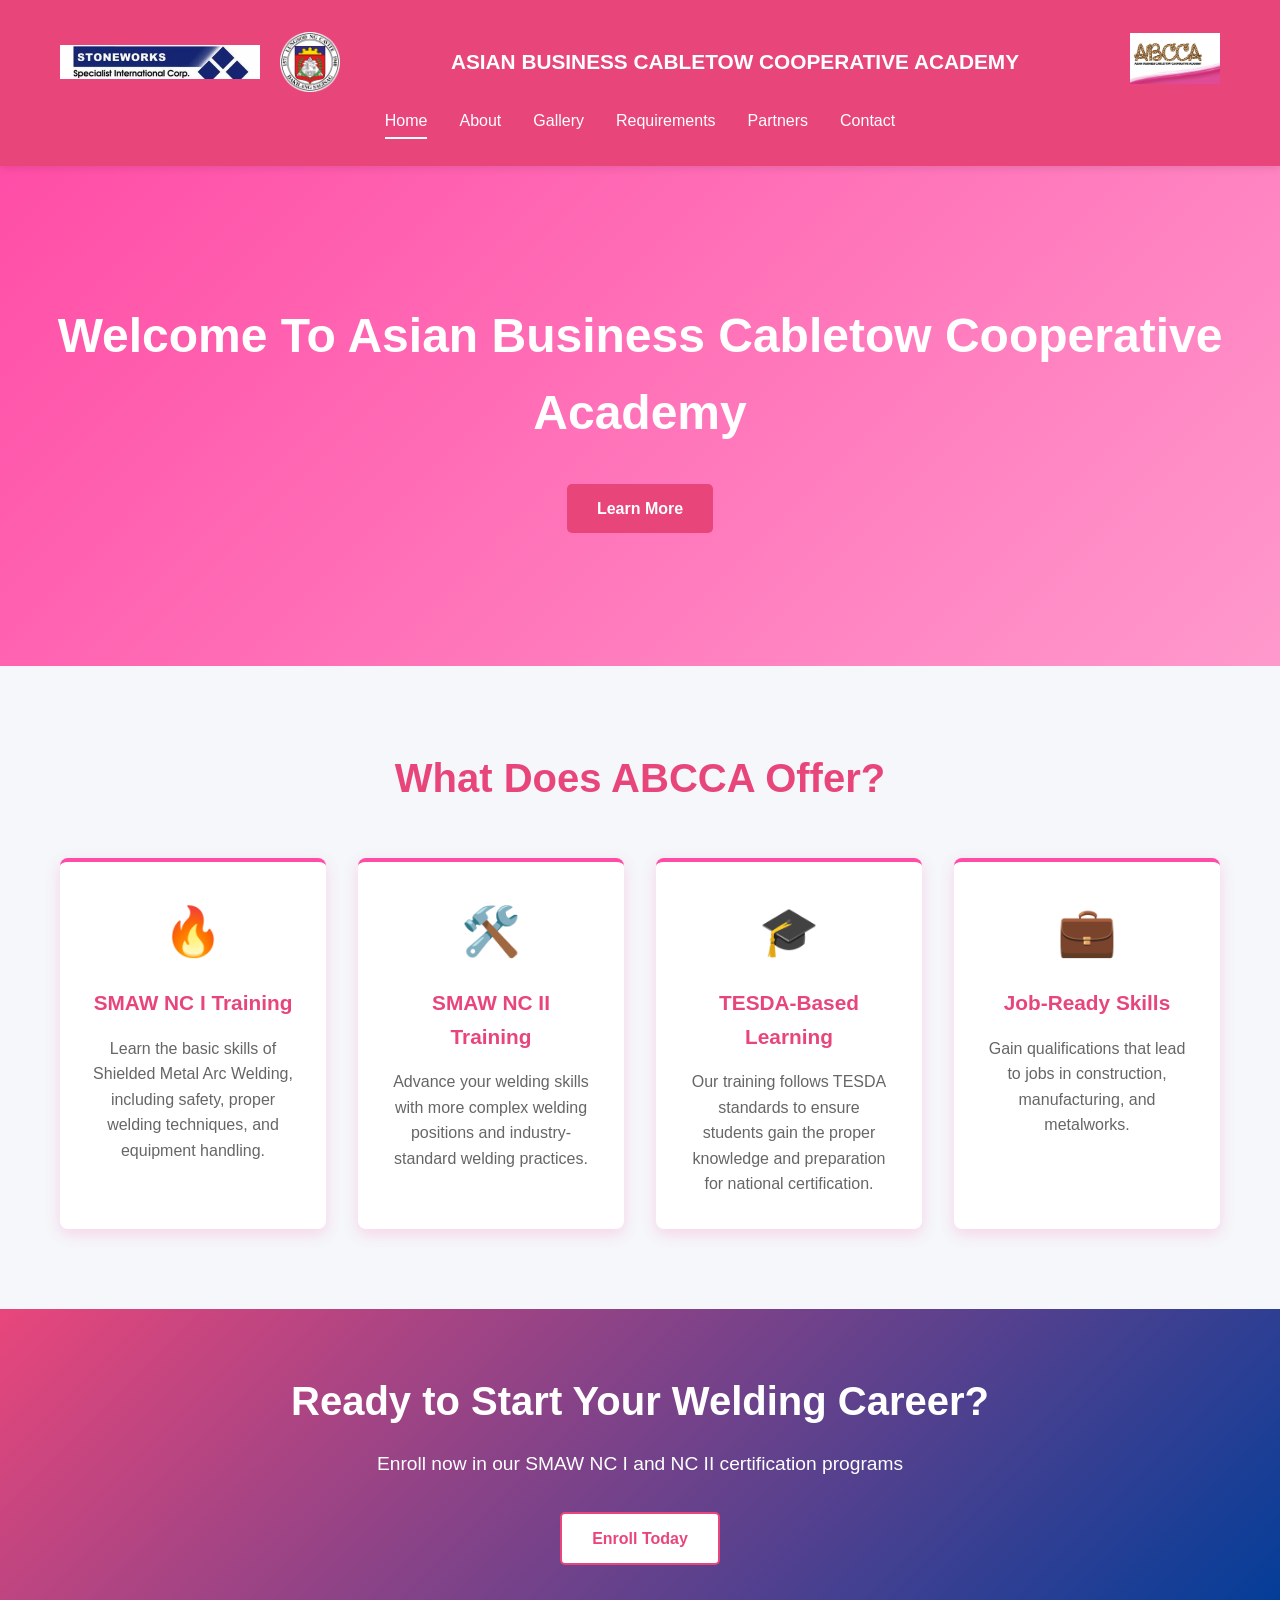
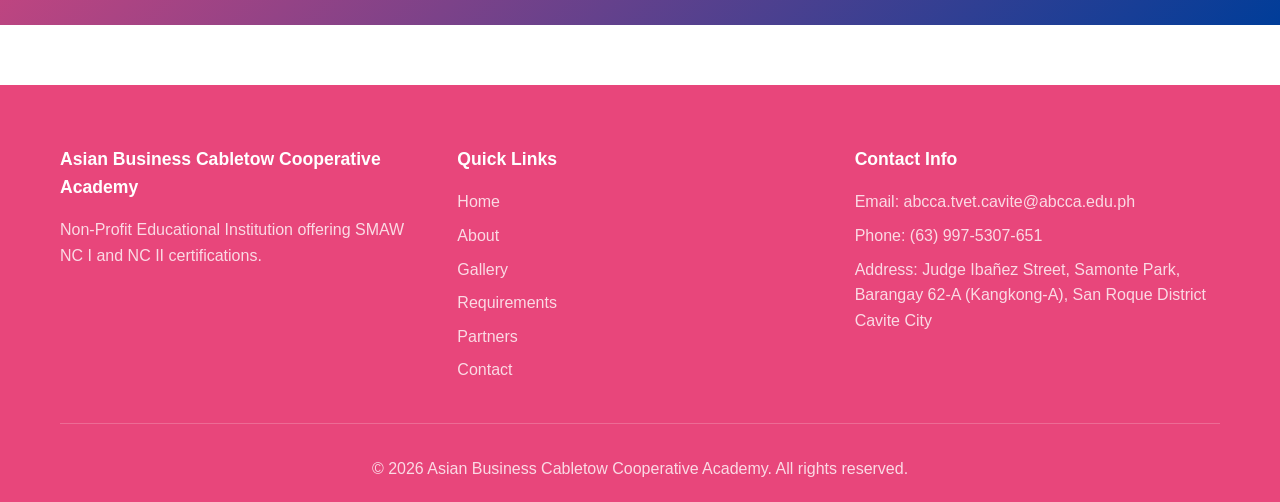
==== index.html @ 3b121208 "Add files via upload" ====
<!DOCTYPE html>
<html lang="en">
<head>
    <meta charset="UTF-8">
    <meta name="viewport" content="width=device-width, initial-scale=1.0">
    <title>ABCCA Training School - Home</title>
    <link rel="stylesheet" href="styles.css">
</head>
<body>
    <!-- Navigation Bar -->
    <nav class="navbar">
        <div class="nav-container-vertical">

            <!-- TOP ROW -->
            <div class="header-top">

                <div class="logo-left">
                    <img src="SSIC_LOGO.jpg" alt="Stoneworks Logo">
                    <img src="LGU_LOGO.png" alt="LGU Logo">
                </div>

                <h1 class="site-title">
                    ASIAN BUSINESS CABLETOW COOPERATIVE ACADEMY
                </h1>

                <div class="logo-right">
                    <img src="ABCCA_LOGO.jpg" alt="ABCCA Logo">
                </div>

            </div>

            <!-- MENU -->
            <ul class="nav-menu-left" id="navMenu">
                <li><a href="index.html" class="active">Home</a></li>
                <li><a href="about.html">About</a></li>
                <li><a href="projects.html">Gallery</a></li>
                <li><a href="sponsors.html">Requirements</a></li>
                <li><a href="partners.html">Partners</a></li>
                <li><a href="contact.html">Contact</a></li>
            </ul>

        </div>
    </nav>

    <!-- Main Content -->
    <main>
        <!-- Hero Section -->
        <section class="hero">
            <div class="hero-content">
                <h2>Welcome To Asian Business Cabletow Cooperative Academy</h2>
                <p></p>
                <a href="about.html" class="btn btn-primary">Learn More</a>
            </div>
        </section>

        <!-- Features Section -->
        <section class="features">
            <div class="container">
                <h2>What Does ABCCA Offer?</h2>
                <div class="features-grid">
                    <div class="feature-card">
                        <div class="feature-icon">🔥</div>
                        <h3>SMAW NC I Training</h3>
                        <p>Learn the basic skills of Shielded Metal Arc Welding, including safety, proper welding techniques, and equipment handling.</p>
                    </div>
                    <div class="feature-card">
                        <div class="feature-icon">🛠️</div>
                        <h3>SMAW NC II Training</h3>
                        <p>Advance your welding skills with more complex welding positions and industry-standard welding practices.</p>
                    </div>
                    <div class="feature-card">
                        <div class="feature-icon">🎓</div>
                        <h3>TESDA-Based Learning</h3>
                        <p>Our training follows TESDA standards to ensure students gain the proper knowledge and preparation for national certification.</p>
                    </div>
                    <div class="feature-card">
                        <div class="feature-icon">💼</div>
                        <h3>Job-Ready Skills</h3>
                        <p>Gain qualifications that lead to jobs in construction, manufacturing, and metalworks.</p>
                    </div>
                </div>
            </div>
        </section>

        <!-- Call to Action -->
        <section class="cta">
            <div class="container">
                <h2>Ready to Start Your Welding Career?</h2>
                <p>Enroll now in our SMAW NC I and NC II certification programs</p>
                <a href="contact.html" class="btn btn-secondary">Enroll Today</a>
            </div>
        </section>
    </main>

    <!-- Footer -->
    <footer class="footer">
        <div class="container">
            <div class="footer-content">
                <div class="footer-section">
                    <h4>Asian Business Cabletow Cooperative Academy</h4>
                    <p>Non-Profit Educational Institution offering SMAW NC I and NC II certifications. </p>
                </div>
                <div class="footer-section">
                    <h4>Quick Links</h4>
                    <ul>
                        <li><a href="index.html">Home</a></li>
                        <li><a href="about.html">About</a></li>
                        <li><a href="projects.html">Gallery</a></li>
                        <li><a href="sponsors.html">Requirements</a></li>
                        <li><a href="partners.html">Partners</a></li>
                        <li><a href="contact.html">Contact</a></li>
                    </ul>
                </div>
                <div class="footer-section">
                    <h4>Contact Info</h4>
                    <p>Email: abcca.tvet.cavite@abcca.edu.ph</p>
                    <p>Phone: (63) 997-5307-651</p>
                    <p>Address: Judge Ibañez Street, Samonte Park, Barangay 62-A (Kangkong-A), San Roque District Cavite City</p>
                </div>
            </div>
            <div class="footer-bottom">
                <p>&copy; 2026 Asian Business Cabletow Cooperative Academy. All rights reserved.</p>
            </div>
        </div>
    </footer>

    <script src="script.js"></script>
</body>
</html>
---- styles.css ----
/* ===================================
   General Styles & Variables
   =================================== */

:root {
    --primary-color:#E8457Afd;
    --primary-dark: #003d99;
    --primary-light: #4d82b8;
    --secondary-color: #ffffff;
    --text-color: #333333;
    --text-light: #666666;
    --background-color: #f5f7fa;
    --border-color: #e0e0e0;
    --shadow: 0 2px 8px rgba(0, 0, 0, 0.1);
    --shadow-lg: 0 8px 16px rgba(0, 0, 0, 0.15);
}

* {
    margin: 0;
    padding: 0;
    box-sizing: border-box;
}

html {
    scroll-behavior: smooth;
}

body {
    font-family: 'Segoe UI', Tahoma, Geneva, Verdana, sans-serif;
    color: var(--text-color);
    line-height: 1.6;
    background-color: var(--secondary-color);
}

.container {
    max-width: 1200px;
    margin: 0 auto;
    padding: 0 20px;
}

/* ===================================
   Navigation Bar
   =================================== */

.navbar {
    background-color: var(--primary-color);
    padding: 1rem 0;
    position: sticky;
    top: 0;
    z-index: 100;
    box-shadow: var(--shadow);
}

.nav-container-vertical {
    max-width: 1200px;
    margin: 0 auto;
    padding: 1rem 20px;
    display: flex;
    flex-direction: column;
    gap: 1rem;
}

.logo h1 {
    color: var(--secondary-color);
    font-size: 1.5rem;
    font-weight: 700;
    text-decoration: none;
    white-space: nowrap;
}

.nav-menu-left{
    display:flex;
    justify-content:center;
    list-style:none;
    gap:2rem;
    flex-wrap:wrap;
    align-items:center;
}

.nav-menu-left a {
    color: var(--secondary-color);
    text-decoration: none;
    font-weight: 500;
    transition: color 0.3s ease;
    padding: 0.5rem 0;
    border-bottom: 2px solid transparent;
    position:relative;
}

.nav-menu-left a::after{
    content:"";
    position:absolute;
    left:0;
    bottom:-5px;
    width:0%;
    height:2px;
    background:white;
    transition:0.3s;
}

.nav-menu-left a:hover::after{
    width:100%;
}

.nav-menu-left a:hover,
.nav-menu-left a.active {
    color: #fff;
    border-bottom-color: var(--secondary-color);
}

.menu-toggle {
    display: none;
    flex-direction: column;
    background: none;
    border: none;
    cursor: pointer;
    gap: 0.5rem;
}

.menu-toggle span {
    width: 25px;
    height: 3px;
    background-color: var(--secondary-color);
    border-radius: 3px;
    transition: 0.3s ease;
}



/* HEADER TOP AREA */
.logo{
    display:flex;
    align-items:center;
    justify-content:space-between;
    width:100%;
}

/* LEFT PARTNER LOGOS */
.logo-left{
    display:flex;
    align-items:center;
    gap:25px;
}

/* CONTROL LOGO SIZES */
.logo-left img:first-child{
    width:200px;
    height:auto;
}

.logo-left img:last-child{
    width:70px;
    height:auto;
}

/* RIGHT LOGO */
.logo > img{
    width:90px;
    height:auto;
}

/* CENTER TITLE */
.logo h1{
    flex:1;
    text-align:center;
    font-size:1.2rem;
    letter-spacing:1px;
}

/* HEADER TOP ROW */
.header-top{
    display:flex;
    align-items:center;
    justify-content:space-between;
    width:100%;
}

/* LEFT LOGOS */
.logo-left{
    display:flex;
    align-items:center;
    gap:20px;
}

.logo-left img:first-child{
    width:200px;
}

.logo-left img:last-child{
    width:60px;
}

/* CENTER TITLE */
.site-title{
    flex:1;
    text-align:center;
    font-size:1.3rem;
    color:var(--secondary-color);
    font-weight:700;
}

/* RIGHT LOGO */
.logo-right img{
    width:90px;
}

/* MENU CENTER */
.nav-menu-left{
    justify-content:center;
}

/* ===================================
   Hero Section
   =================================== */

.hero {
    background: linear-gradient(135deg, var(--primary-color) 0%, var(--primary-dark) 100%);
    color: var(--secondary-color);
    padding: 100px 20px;
    text-align: center;
    min-height: 500px;
    display: flex;
    align-items: center;
    justify-content: center;
}

.hero-content h2 {
    font-size: 3rem;
    margin-bottom: 1rem;
    font-weight: 700;
}

.hero-content p {
    font-size: 1.5rem;
    margin-bottom: 2rem;
    font-weight: 300;
}

/* ===================================
   Buttons
   =================================== */

.btn {
    display: inline-block;
    padding: 12px 30px;
    border: none;
    border-radius: 5px;
    font-size: 1rem;
    cursor: pointer;
    transition: all 0.3s ease;
    text-decoration: none;
    font-weight: 600;
}

.btn-primary {
    background-color: var(--primary-color);
    color: var(--secondary-color);
}

.btn-primary:hover {
    background-color: var(--primary-dark);
    transform: translateY(-2px);
    box-shadow: var(--shadow-lg);
}

.btn-secondary {
    background-color: var(--secondary-color);
    color: var(--primary-color);
    border: 2px solid var(--primary-color);
}

.btn-secondary:hover {
    background-color: var(--primary-color);
    color: var(--secondary-color);
    transform: translateY(-2px);
}

.btn-small {
    padding: 8px 16px;
    font-size: 0.9rem;
}

/* ===================================
   Features Section
   =================================== */

.features {
    background-color: var(--background-color);
    padding: 80px 20px;
}

.features h2 {
    text-align: center;
    font-size: 2.5rem;
    margin-bottom: 3rem;
    color: var(--primary-color);
}

.features-grid {
    display: grid;
    grid-template-columns: repeat(auto-fit, minmax(250px, 1fr));
    gap: 2rem;
}

.feature-card {
    background: var(--secondary-color);
    padding: 2rem;
    border-radius: 8px;
    text-align: center;
    box-shadow: var(--shadow);
    transition: all 0.3s ease;
}

.feature-card:hover {
    transform: translateY(-5px);
    box-shadow: var(--shadow-lg);
}

.feature-icon {
    font-size: 3rem;
    margin-bottom: 1rem;
}

.feature-card h3 {
    color: var(--primary-color);
    margin-bottom: 1rem;
    font-size: 1.3rem;
}

.feature-card p {
    color: var(--text-light);
}

/* ===================================
   CTA Section
   =================================== */

.cta {
    background: linear-gradient(135deg, var(--primary-color) 0%, var(--primary-dark) 100%);
    color: var(--secondary-color);
    padding: 60px 20px;
    text-align: center;
}

.cta h2 {
    font-size: 2.5rem;
    margin-bottom: 1rem;
}

.cta p {
    font-size: 1.2rem;
    margin-bottom: 2rem;
}

/* ===================================
   Page Header
   =================================== */

.page-header {
    background: linear-gradient(135deg, var(--primary-color) 0%, var(--primary-dark) 100%);
    color: var(--secondary-color);
    padding: 60px 20px;
    text-align: center;
}

.page-header h2 {
    font-size: 2.5rem;
    margin-bottom: 0.5rem;
}

.page-header p {
    font-size: 1.1rem;
    font-weight: 300;
}

/* ===================================
   Content Sections
   =================================== */

.content-section {
    padding: 60px 20px;
}

.content-section h3 {
    font-size: 2rem;
    color: var(--primary-color);
    margin-bottom: 2rem;
}

.content-wrapper {
    display: grid;
    grid-template-columns: 1fr 1fr;
    gap: 2rem;
    align-items: center;
}

.content-text h3 {
    color: var(--primary-color);
    margin-bottom: 1.5rem;
}

.content-text p {
    color: var(--text-light);
    margin-bottom: 1rem;
    text-align: justify;
}

.content-image {
    text-align: center;
}

.placeholder-image {
    font-size: 8rem;
    background: var(--background-color);
    padding: 40px;
    border-radius: 8px;
    display: inline-block;
}

/* ===================================
   Contact Section (centering adjustments)
   =================================== */

.contact-info {
    max-width: 1000px;
    margin: 0 auto;
    padding: 40px 20px;
}

.contact-info h3 {
    text-align: center;
    margin-bottom: 2rem;
    color: var(--primary-color);
    font-size: 2rem;
}

.contact-info-grid {
    display: grid;
    grid-template-columns: repeat(auto-fit, minmax(300px, 1fr));
    gap: 2rem;
}

.contact-info .info-item {
    background: var(--secondary-color);
    padding: 1.5rem;
    border-radius: 8px;
    box-shadow: var(--shadow);
    display: flex;
    align-items: flex-start;
    gap: 1rem;
    transition: all 0.3s ease;
}

.contact-info .info-item:hover {
    transform: translateY(-2px);
    box-shadow: var(--shadow-lg);
}

.contact-info .info-icon {
    font-size: 2.5rem;
    min-width: 50px;
}

.contact-info .info-content h4 {
    color: var(--primary-color);
    margin-bottom: 0.5rem;
    font-size: 1.1rem;
}

.contact-info .info-content p {
    margin: 0.25rem 0;
    color: var(--text-light);
}

.contact-info .social-links {
    background: var(--secondary-color);
    padding: 1.5rem;
    border-radius: 8px;
    box-shadow: var(--shadow);
    text-align: center;
}

.contact-info .social-links h4 {
    color: var(--primary-color);
    margin-bottom: 1rem;
}

.social-icons {
    display: flex;
    justify-content: center;
    gap: 1rem;
    flex-wrap: wrap;
}

.social-icon {
    display: inline-block;
    padding: 0.5rem 1rem;
    background: var(--primary-color);
    color: var(--secondary-color);
    text-decoration: none;
    border-radius: 5px;
    transition: all 0.3s ease;
}

.social-icon:hover {
    background: var(--primary-dark);
    transform: translateY(-2px);
}

/* ===================================
   Program Details
   =================================== */

.program-details {
    background-color: var(--background-color);
    padding: 60px 20px;
}

.program-details h3 {
    text-align: center;
    font-size: 2rem;
    color: var(--primary-color);
    margin-bottom: 3rem;
}

.details-grid {
    display: grid;
    grid-template-columns: repeat(auto-fit, minmax(300px, 1fr));
    gap: 2rem;
}

.detail-item {
    background: var(--secondary-color);
    padding: 2rem;
    border-radius: 8px;
    box-shadow: var(--shadow);
    border-left: 4px solid var(--primary-color);
}

.detail-item h4 {
    color: var(--primary-color);
    margin-bottom: 0.5rem;
    font-size: 1.1rem;
}

.detail-item p {
    color: var(--text-light);
}

/* ===================================
   Learning Outcomes
   =================================== */

.outcomes-list {
    display: grid;
    gap: 2rem;
}

.outcome-item {
    display: flex;
    gap: 1.5rem;
    padding: 1rem;
    background: var(--background-color);
    border-radius: 8px;
    align-items: flex-start;
}

.outcome-number {
    font-size: 1.5rem;
    color: var(--primary-color);
    font-weight: bold;
    min-width: 30px;
}

.outcome-content h4 {
    color: var(--primary-color);
    margin-bottom: 0.5rem;
}

.outcome-content p {
    color: var(--text-light);
}

/* ===================================
   Trainees Grid
   =================================== */

.trainees-grid {
    display: grid;
    grid-template-columns: repeat(auto-fit, minmax(280px, 1fr));
    gap: 2rem;
}

.trainee-card {
    background: var(--secondary-color);
    padding: 2rem;
    border-radius: 8px;
    box-shadow: var(--shadow);
    text-align: center;
    transition: all 0.3s ease;
}

.trainee-card:hover {
    transform: translateY(-8px);
    box-shadow: var(--shadow-lg);
}

.trainee-avatar {
    font-size: 4rem;
    margin-bottom: 1rem;
}

.trainee-card h4 {
    font-size: 1.3rem;
    color: var(--primary-color);
    margin-bottom: 0.5rem;
}

.trainee-card .role {
    color: var(--primary-color);
    font-weight: 600;
    margin-bottom: 1rem;
}

.trainee-card .bio {
    color: var(--text-light);
    font-size: 0.95rem;
    margin-bottom: 1rem;
}

.skills {
    display: flex;
    flex-wrap: wrap;
    gap: 0.5rem;
    justify-content: center;
}

.skill-tag {
    background-color: var(--background-color);
    color: var(--primary-color);
    padding: 0.5rem 1rem;
    border-radius: 20px;
    font-size: 0.85rem;
    font-weight: 600;
    border: 1px solid var(--primary-color);
}

/* ===================================
   Projects Grid
   =================================== */

.projects-grid {
    display: grid;
    grid-template-columns: repeat(auto-fill, minmax(300px, 1fr));
    gap: 2rem;
}

.project-card {
    background: var(--secondary-color);
    padding: 2rem;
    border-radius: 8px;
    box-shadow: var(--shadow);
    transition: all 0.3s ease;
    border-top: 4px solid var(--primary-color);
}

.project-card:hover {
    transform: translateY(-8px);
    box-shadow: var(--shadow-lg);
}

.project-image {
    font-size: 3rem;
    text-align: center;
    margin-bottom: 1rem;
}

.project-card h4 {
    color: var(--primary-color);
    font-size: 1.3rem;
    margin-bottom: 0.5rem;
}

.project-category {
    color: var(--primary-light);
    font-weight: 600;
    font-size: 0.9rem;
    margin-bottom: 0.5rem;
}

.project-description {
    color: var(--text-light);
    margin-bottom: 1rem;
    font-size: 0.95rem;
}

.project-tech {
    display: flex;
    flex-wrap: wrap;
    gap: 0.5rem;
    margin-bottom: 1rem;
}

.tech-tag {
    background-color: var(--background-color);
    color: var(--primary-color);
    padding: 0.4rem 0.8rem;
    border-radius: 15px;
    font-size: 0.8rem;
    font-weight: 600;
}

/* ===================================
   Stats Section
   =================================== */

.stats {
    background: linear-gradient(135deg, var(--primary-color) 0%, var(--primary-dark) 100%);
    padding: 60px 20px;
    color: var(--secondary-color);
}

.stats .container {
    display: grid;
    grid-template-columns: repeat(auto-fit, minmax(200px, 1fr));
    gap: 2rem;
    text-align: center;
}

.stat-box h3 {
    font-size: 2.5rem;
    margin-bottom: 0.5rem;
}

.stat-box p {
    font-size: 1.1rem;
    font-weight: 500;
}

/* ===================================
   Contact Section
   =================================== */

.contact-wrapper {
    display: grid;
    grid-template-columns: 1fr 1fr;
    gap: 3rem;
    margin-top: 2rem;
}

.contact-form h3,
.contact-info h3 {
    color: var(--primary-color);
    margin-bottom: 2rem;
    font-size: 1.5rem;
}

.form-group {
    margin-bottom: 1.5rem;
}

.form-group label {
    display: block;
    margin-bottom: 0.5rem;
    color: var(--text-color);
    font-weight: 600;
}

.form-group input,
.form-group textarea {
    width: 100%;
    padding: 12px;
    border: 1px solid var(--border-color);
    border-radius: 5px;
    font-family: inherit;
    font-size: 1rem;
    transition: border-color 0.3s ease;
}

.form-group input:focus,
.form-group textarea:focus {
    outline: none;
    border-color: var(--primary-color);
    box-shadow: 0 0 0 3px rgba(0, 82, 204, 0.1);
}

#formStatus {
    margin-top: 1rem;
    padding: 1rem;
    border-radius: 5px;
    display: none;
}

#formStatus.success {
    background-color: #d4edda;
    color: #155724;
    border: 1px solid #c3e6cb;
    display: block;
}

#formStatus.error {
    background-color: #f8d7da;
    color: #721c24;
    border: 1px solid #f5c6cb;
    display: block;
}

.contact-info {
    background: var(--background-color);
    padding: 2rem;
    border-radius: 8px;
}

.info-item {
    display: flex;
    gap: 1rem;
    margin-bottom: 2rem;
    padding-bottom: 2rem;
    border-bottom: 1px solid var(--border-color);
}

.info-item:last-child {
    border-bottom: none;
}

.info-icon {
    font-size: 2rem;
    min-width: 50px;
    text-align: center;
}

.info-content h4 {
    color: var(--primary-color);
    margin-bottom: 0.5rem;
}

.info-content p {
    color: var(--text-light);
    margin-bottom: 0.3rem;
}

.info-content a {
    color: var(--primary-color);
    text-decoration: none;
}

.info-content a:hover {
    text-decoration: underline;
}

.social-links {
    margin-top: 1.5rem;
}

.social-links h4 {
    color: var(--primary-color);
    margin-bottom: 1rem;
}

.social-icons {
    display: flex;
    gap: 1rem;
    flex-wrap: wrap;
}

.social-icon {
    background-color: var(--primary-color);
    color: var(--secondary-color);
    padding: 0.7rem 1.2rem;
    border-radius: 5px;
    text-decoration: none;
    transition: all 0.3s ease;
}

.social-icon:hover {
    background-color: var(--primary-dark);
    transform: translateY(-2px);
}

/* ===================================
   FAQ Section
   =================================== */

.faq-section {
    background-color: var(--background-color);
    padding: 60px 20px;
}

.faq-section h3 {
    text-align: center;
    font-size: 2rem;
    color: var(--primary-color);
    margin-bottom: 3rem;
}

.faq-list {
    max-width: 800px;
    margin: 0 auto;
}

.faq-item {
    background: var(--secondary-color);
    margin-bottom: 1rem;
    border-radius: 8px;
    overflow: hidden;
    box-shadow: var(--shadow);
}

.faq-question {
    background-color: var(--background-color);
    color: var(--primary-color);
    padding: 1.5rem;
    cursor: pointer;
    font-weight: 600;
    transition: all 0.3s ease;
    border: none;
    font-size: 1rem;
    text-align: left;
    width: 100%;
    display: flex;
    justify-content: space-between;
    align-items: center;
}

.faq-question:hover {
    background-color: #f0f6ff;
    padding-left: 2rem;
}

.faq-question::after {
    content: '+';
    font-weight: bold;
    font-size: 1.5rem;
}

.faq-question.active::after {
    content: '−';
}

.faq-answer {
    display: none;
    color: var(--text-light);
    padding: 1.5rem;
    line-height: 1.8;
}

.faq-answer.active {
    display: block;
}

/* ===================================
   Sponsor Logos Bar
   =================================== */

.sponsor-logos-bar {
    background-color: #f0f6ff;
    padding: 1.5rem 0;
    border-bottom: 2px solid var(--border-color);
}

.sponsor-label {
    text-align: center;
    color: var(--primary-color);
    font-weight: 600;
    margin-bottom: 1rem;
    font-size: 0.95rem;
}

.sponsor-logos {
    display: flex;
    justify-content: center;
    align-items: center;
    flex-wrap: wrap;
    gap: 2rem;
}

.sponsor-logo-item {
    display: flex;
    align-items: center;
    gap: 0.5rem;
    padding: 0.5rem 1rem;
    background: var(--secondary-color);
    border-radius: 5px;
    box-shadow: 0 2px 4px rgba(0, 0, 0, 0.05);
    transition: all 0.3s ease;
}

.sponsor-logo-item:hover {
    transform: translateY(-2px);
    box-shadow: 0 4px 8px rgba(0, 0, 0, 0.1);
}

.logo-icon {
    font-size: 1.5rem;
}

.logo-text {
    font-weight: 600;
    color: var(--primary-color);
    font-size: 0.9rem;
}

/* ===================================
   Partners Grid
   =================================== */

.partners-grid {
    display: grid;
    grid-template-columns: repeat(auto-fit, minmax(320px, 1fr));
    gap: 2rem;
}

.partner-card {
    background: var(--secondary-color);
    padding: 2rem;
    border-radius: 8px;
    box-shadow: var(--shadow);
    transition: all 0.3s ease;
    border-left: 4px solid var(--primary-color);
}

.partner-card:hover {
    transform: translateY(-5px);
    box-shadow: var(--shadow-lg);
}

.partner-logo {
    font-size: 3rem;
    margin-bottom: 1rem;
    text-align: center;
}

.partner-card h4 {
    color: var(--primary-color);
    font-size: 1.3rem;
    margin-bottom: 0.5rem;
    text-align: center;
}

.partner-industry {
    color: var(--primary-light);
    font-weight: 600;
    font-size: 0.95rem;
    text-align: center;
    margin-bottom: 1rem;
}

.partner-summary {
    color: var(--text-light);
    font-size: 0.95rem;
    line-height: 1.6;
}

/* ===================================
   Benefits Section
   =================================== */

.benefits-section {
    background-color: var(--background-color);
    padding: 60px 20px;
}

.benefits-section h3 {
    text-align: center;
    font-size: 2rem;
    color: var(--primary-color);
    margin-bottom: 3rem;
}

.benefits-list {
    display: grid;
    grid-template-columns: repeat(auto-fit, minmax(250px, 1fr));
    gap: 2rem;
}

.benefit-item {
    background: var(--secondary-color);
    padding: 2rem;
    border-radius: 8px;
    box-shadow: var(--shadow);
    text-align: center;
}

.benefit-number {
    font-size: 2.5rem;
    font-weight: 700;
    color: var(--primary-color);
    margin-bottom: 1rem;
}

.benefit-item h4 {
    color: var(--primary-color);
    font-size: 1.2rem;
    margin-bottom: 0.5rem;
}

.benefit-item p {
    color: var(--text-light);
    font-size: 0.95rem;
}

/* ===================================
   Sponsors Section
   =================================== */

.sponsors-intro {
    text-align: center;
    margin-bottom: 2rem;
}

.sponsors-intro h3 {
    color: var(--primary-color);
    font-size: 2rem;
    margin-bottom: 1rem;
}

.sponsors-intro p {
    color: var(--text-light);
    font-size: 1.1rem;
    line-height: 1.8;
    max-width: 800px;
    margin: 0 auto;
}

.sponsors-section {
    padding: 60px 20px;
    background-color: var(--background-color);
}

.sponsors-section:nth-child(even) {
    background-color: var(--secondary-color);
}

.sponsors-section h3 {
    text-align: center;
    font-size: 2rem;
    color: var(--primary-color);
    margin-bottom: 3rem;
}

.sponsors-grid {
    display: grid;
    gap: 2rem;
    margin-bottom: 2rem;
}

.platinum-sponsors {
    grid-template-columns: repeat(auto-fit, minmax(320px, 1fr));
}

.gold-sponsors {
    grid-template-columns: repeat(auto-fit, minmax(280px, 1fr));
}

.silver-sponsors {
    grid-template-columns: repeat(auto-fit, minmax(250px, 1fr));
}

.sponsor-card {
    background: var(--secondary-color);
    padding: 2rem;
    border-radius: 8px;
    box-shadow: var(--shadow);
    transition: all 0.3s ease;
    border-top: 4px solid var(--primary-color);
    display: flex;
    flex-direction: column;
}

.sponsor-card:hover {
    transform: translateY(-8px);
    box-shadow: var(--shadow-lg);
}

.sponsor-card.platinum {
    border-top-width: 6px;
    background: linear-gradient(135deg, #f5f7fa 0%, #ffffff 100%);
}

.sponsor-card.gold {
    border-top-color: #d4a574;
}

.sponsor-card.silver {
    border-top-color: #c0c0c0;
}

.sponsor-logo {
    font-size: 3.5rem;
    text-align: center;
    margin-bottom: 1rem;
}

.sponsor-card h4 {
    color: var(--primary-color);
    font-size: 1.4rem;
    margin-bottom: 0.5rem;
    text-align: center;
}

.sponsor-category {
    color: var(--primary-light);
    font-weight: 600;
    font-size: 0.95rem;
    text-align: center;
    margin-bottom: 1rem;
}

.sponsor-description {
    color: var(--text-light);
    font-size: 0.95rem;
    margin-bottom: 1.5rem;
    flex-grow: 1;
    line-height: 1.6;
}

.sponsor-link {
    color: var(--primary-color);
    text-decoration: none;
    font-weight: 600;
    transition: color 0.3s ease;
    align-self: center;
}

.sponsor-link:hover {
    color: var(--primary-dark);
}

/* ===================================
   Benefits Grid
   =================================== */

.benefits-grid {
    display: grid;
    grid-template-columns: repeat(auto-fit, minmax(250px, 1fr));
    gap: 2rem;
}

.benefit-card {
    background: var(--secondary-color);
    padding: 2rem;
    border-radius: 8px;
    box-shadow: var(--shadow);
    text-align: center;
    transition: all 0.3s ease;
    border-left: 4px solid var(--primary-color);
}

.benefit-card:hover {
    transform: translateY(-5px);
    box-shadow: var(--shadow-lg);
}

.benefit-icon {
    font-size: 2.5rem;
    margin-bottom: 1rem;
}

.benefit-card h4 {
    color: var(--primary-color);
    margin-bottom: 0.5rem;
    font-size: 1.2rem;
}

.benefit-card p {
    color: var(--text-light);
    font-size: 0.95rem;
}

/* ===================================
   Sponsorship Tiers
   =================================== */

.tiers-grid {
    display: grid;
    grid-template-columns: repeat(auto-fit, minmax(250px, 1fr));
    gap: 2rem;
}

.tier-card {
    background: var(--secondary-color);
    padding: 2rem;
    border-radius: 8px;
    box-shadow: var(--shadow);
    border-top: 4px solid var(--primary-color);
    transition: all 0.3s ease;
}

.tier-card:hover {
    transform: translateY(-5px);
    box-shadow: var(--shadow-lg);
}

.tier-card h4 {
    color: var(--primary-color);
    font-size: 1.4rem;
    margin-bottom: 0.5rem;
}

.tier-price {
    font-size: 1.3rem;
    color: var(--primary-dark);
    font-weight: 700;
    margin-bottom: 1.5rem;
}

.tier-features {
    list-style: none;
}

.tier-features li {
    color: var(--text-light);
    padding: 0.5rem 0;
    border-bottom: 1px solid var(--border-color);
    font-size: 0.95rem;
}

.tier-features li:last-child {
    border-bottom: none;
}

/* ===================================
   Testimonials Section
   =================================== */

.testimonials-section {
    background-color: var(--background-color);
    padding: 60px 20px;
}

.testimonials-section h3 {
    text-align: center;
    font-size: 2rem;
    color: var(--primary-color);
    margin-bottom: 3rem;
}

.testimonials-grid {
    display: grid;
    grid-template-columns: repeat(auto-fit, minmax(300px, 1fr));
    gap: 2rem;
}

.testimonial-card {
    background: var(--secondary-color);
    padding: 2rem;
    border-radius: 8px;
    box-shadow: var(--shadow);
    border-left: 4px solid var(--primary-color);
    transition: all 0.3s ease;
}

.testimonial-card:hover {
    transform: translateY(-5px);
    box-shadow: var(--shadow-lg);
}

.testimonial-text p {
    color: var(--text-light);
    font-style: italic;
    font-size: 1rem;
    line-height: 1.8;
    margin-bottom: 1.5rem;
}

.testimonial-text p::before {
    content: '"';
    font-size: 2rem;
    color: var(--primary-light);
}

.testimonial-text p::after {
    content: '"';
    font-size: 2rem;
    color: var(--primary-light);
}

.testimonial-author {
    border-top: 1px solid var(--border-color);
    padding-top: 1rem;
}

.testimonial-author p {
    color: var(--text-color);
    margin: 0.3rem 0;
}

.testimonial-author p strong {
    color: var(--primary-color);
    font-weight: 600;
}

.author-title {
    color: var(--primary-light) !important;
    font-size: 0.9rem;
    font-weight: 500;
}

/* ===================================
   Footer
   =================================== */

.footer {
    background-color: var(--primary-color);
    color: var(--secondary-color);
    padding: 60px 20px 20px;
    margin-top: 60px;
}

.footer-content {
    display: grid;
    grid-template-columns: repeat(auto-fit, minmax(250px, 1fr));
    gap: 2rem;
    margin-bottom: 2rem;
}

.footer-section h4 {
    margin-bottom: 1rem;
    font-size: 1.1rem;
}

.footer-section p {
    color: rgba(255, 255, 255, 0.8);
    margin-bottom: 0.5rem;
}

.footer-section ul {
    list-style: none;
}

.footer-section ul li {
    margin-bottom: 0.5rem;
}

.footer-section a {
    color: rgba(255, 255, 255, 0.8);
    text-decoration: none;
    transition: color 0.3s ease;
}

.footer-section a:hover {
    color: var(--secondary-color);
}

.footer-bottom {
    text-align: center;
    padding-top: 2rem;
    border-top: 1px solid rgba(255, 255, 255, 0.2);
    color: rgba(255, 255, 255, 0.8);
}

/* ===================================
   Responsive Design - Tablet
   =================================== */

@media (max-width: 768px) {
    .nav-menu {
        gap: 1rem;
    }

    .nav-menu a {
        font-size: 0.95rem;
    }

    .hero-content h2 {
        font-size: 2rem;
    }

    .hero-content p {
        font-size: 1.1rem;
    }

    .features h2,
    .page-header h2,
    .cta h2 {
        font-size: 1.8rem;
    }

    .features-grid {
        grid-template-columns: repeat(auto-fit, minmax(200px, 1fr));
        gap: 1.5rem;
    }

    .content-wrapper {
        grid-template-columns: 1fr;
    }

    .contact-wrapper {
        grid-template-columns: 1fr;
    }

    .trainees-grid,
    .projects-grid {
        grid-template-columns: repeat(auto-fit, minmax(250px, 1fr));
    }

    .details-grid {
        grid-template-columns: repeat(auto-fit, minmax(250px, 1fr));
    }

    .sponsors-grid {
        gap: 1.5rem;
    }

    .platinum-sponsors {
        grid-template-columns: repeat(auto-fit, minmax(280px, 1fr));
    }

    .gold-sponsors {
        grid-template-columns: repeat(auto-fit, minmax(250px, 1fr));
    }

    .silver-sponsors {
        grid-template-columns: repeat(auto-fit, minmax(220px, 1fr));
    }

    .benefits-grid {
        grid-template-columns: repeat(auto-fit, minmax(200px, 1fr));
    }

    .tiers-grid {
        grid-template-columns: repeat(auto-fit, minmax(220px, 1fr));
    }

    .testimonials-grid {
        grid-template-columns: repeat(auto-fit, minmax(280px, 1fr));
    }
}

/* ===================================
   Responsive Design - Mobile
   =================================== */

@media (max-width: 768px) {
    /* Navigation */
    .menu-toggle {
        display: flex;
    }

    .nav-menu {
        position: absolute;
        top: 70px;
        left: 0;
        right: 0;
        background-color: var(--primary-dark);
        flex-direction: column;
        gap: 0;
        max-height: 0;
        overflow: hidden;
        transition: max-height 0.3s ease;
    }

    .nav-menu.active {
        max-height: 400px;
    }

    .nav-menu li {
        padding: 1rem 20px;
        border-bottom: 1px solid rgba(255, 255, 255, 0.1);
    }

    .nav-menu a {
        border-bottom: none;
        display: block;
    }

    /* Hero Section */
    .hero {
        padding: 60px 20px;
        min-height: 300px;
    }

    .hero-content h2 {
        font-size: 1.8rem;
    }

    .hero-content p {
        font-size: 1rem;
    }

    /* Content Sections */
    .content-section {
        padding: 40px 20px;
    }

    .content-section h3 {
        font-size: 1.5rem;
    }

    .page-header {
        padding: 40px 20px;
    }

    .page-header h2 {
        font-size: 1.8rem;
    }

    .page-header p {
        font-size: 1rem;
    }

    /* Buttons */
    .btn {
        padding: 10px 20px;
        font-size: 0.9rem;
    }

    /* Features */
    .features {
        padding: 40px 20px;
    }

    .features h2 {
        font-size: 1.5rem;
        margin-bottom: 2rem;
    }

    .feature-card {
        padding: 1.5rem;
    }

    .feature-icon {
        font-size: 2.5rem;
    }

    /* CTA */
    .cta {
        padding: 40px 20px;
    }

    .cta h2 {
        font-size: 1.5rem;
    }

    .cta p {
        font-size: 1rem;
    }

    /* Trainees */
    .trainees-grid {
        grid-template-columns: 1fr;
    }

    .trainee-card {
        padding: 1.5rem;
    }

    /* Projects */
    .projects-grid {
        grid-template-columns: 1fr;
    }

    /* Stats */
    .stats .container {
        grid-template-columns: repeat(2, 1fr);
        gap: 1rem;
    }

    .stat-box h3 {
        font-size: 1.8rem;
    }

    /* Contact */
    .contact-wrapper {
        grid-template-columns: 1fr;
        gap: 2rem;
    }

    .contact-info {
        padding: 1.5rem;
    }

    /* FAQ */
    .faq-section {
        padding: 40px 20px;
    }

    .faq-section h3 {
        font-size: 1.5rem;
    }

    .faq-question {
        padding: 1rem;
        font-size: 0.95rem;
    }

    /* Footer */
    .footer {
        padding: 40px 20px 20px;
    }

    .footer-content {
        gap: 1.5rem;
    }

    .footer-section h4 {
        font-size: 1rem;
    }

    .outcomes-list {
        gap: 1rem;
    }

    .outcome-item {
        padding: 0.8rem;
        gap: 1rem;
    }

    .social-icons {
        flex-direction: column;
    }

    .social-icon {
        width: 100%;
        text-align: center;
    }

    .program-details h3,
    .content-section h3 {
        font-size: 1.5rem;
    }

    .details-grid {
        grid-template-columns: 1fr;
    }

    .detail-item {
        padding: 1.5rem;
    }

    .placeholder-image {
        font-size: 5rem;
        padding: 30px;
    }

    .sponsors-intro h3 {
        font-size: 1.5rem;
    }

    .sponsor-card {
        padding: 1.5rem;
    }

    .sponsor-logo {
        font-size: 2.5rem;
    }

    .sponsor-card h4 {
        font-size: 1.2rem;
    }

    .benefits-grid {
        grid-template-columns: 1fr;
    }

    .benefit-card {
        padding: 1.5rem;
    }

    .tier-card {
        padding: 1.5rem;
    }

    .tier-card h4 {
        font-size: 1.2rem;
    }

    .testimonials-grid {
        grid-template-columns: 1fr;
    }

    .testimonial-card {
        padding: 1.5rem;
    }

    .sponsor-logos {
        gap: 1rem;
        flex-wrap: nowrap;
        overflow-x: auto;
        padding-bottom: 1rem;
    }

    .sponsor-logo-item {
        flex-shrink: 0;
        padding: 0.4rem 0.8rem;
    }

    .logo-icon {
        font-size: 1.2rem;
    }

    .logo-text {
        font-size: 0.75rem;
    }

    .partners-grid {
        grid-template-columns: 1fr;
    }

    .partner-card {
        padding: 1.5rem;
    }

    .partner-logo {
        font-size: 2.5rem;
    }

    .benefits-list {
        grid-template-columns: 1fr;
    }

    .benefit-item {
        padding: 1.5rem;
    }

    .benefit-number {
        font-size: 2rem;
    }
}

@media (max-width: 480px) {
    .container {
        padding: 0 15px;
    }

    .logo h1 {
        font-size: 1.2rem;
    }

    .hero {
        padding: 40px 15px;
        min-height: 250px;
    }

    .hero-content h2 {
        font-size: 1.5rem;
        margin-bottom: 0.5rem;
    }

    .hero-content p {
        font-size: 0.95rem;
        margin-bottom: 1.5rem;
    }

    .feature-card {
        padding: 1rem;
    }

    .feature-icon {
        font-size: 2rem;
    }

    .feature-card h3 {
        font-size: 1.1rem;
    }

    .feature-card p {
        font-size: 0.9rem;
    }

    .stats .container {
        grid-template-columns: 1fr;
        gap: 1.5rem;
    }

    .stat-box h3 {
        font-size: 1.5rem;
    }

    .stat-box p {
        font-size: 1rem;
    }

    .trainee-card {
        padding: 1rem;
    }

    .trainee-avatar {
        font-size: 3rem;
    }

    .project-card {
        padding: 1rem;
    }

    .project-image {
        font-size: 2.5rem;
    }

    .form-group input,
    .form-group textarea {
        padding: 10px;
        font-size: 16px; /* Prevents zoom on mobile */
    }

    .footer-content {
        gap: 1rem;
    }

    .platinum-sponsors,
    .gold-sponsors,
    .silver-sponsors {
        grid-template-columns: 1fr;
    }

    .sponsor-logo {
        font-size: 2rem;
    }

    .sponsor-card h4 {
        font-size: 1.1rem;
    }

    .sponsors-intro h3 {
        font-size: 1.3rem;
    }

    .sponsors-intro p {
        font-size: 1rem;
    }

    .sponsor-logos {
        gap: 0.7rem;
    }

    .sponsor-logo-item {
        padding: 0.3rem 0.6rem;
    }

    .logo-icon {
        font-size: 1rem;
    }

    .logo-text {
        font-size: 0.7rem;
    }

    .partners-grid {
        grid-template-columns: 1fr;
    }

    .partner-card {
        padding: 1rem;
    }

    .partner-logo {
        font-size: 2rem;
    }

    .partner-card h4 {
        font-size: 1.1rem;
    }

    .benefits-list {
        grid-template-columns: 1fr;
    }

    .benefit-item {
        padding: 1rem;
    }

    .benefit-number {
        font-size: 1.8rem;
    }

    .tiers-grid {
        grid-template-columns: 1fr;
    }

    .tier-card h4 {
        font-size: 1.1rem;
    }
}
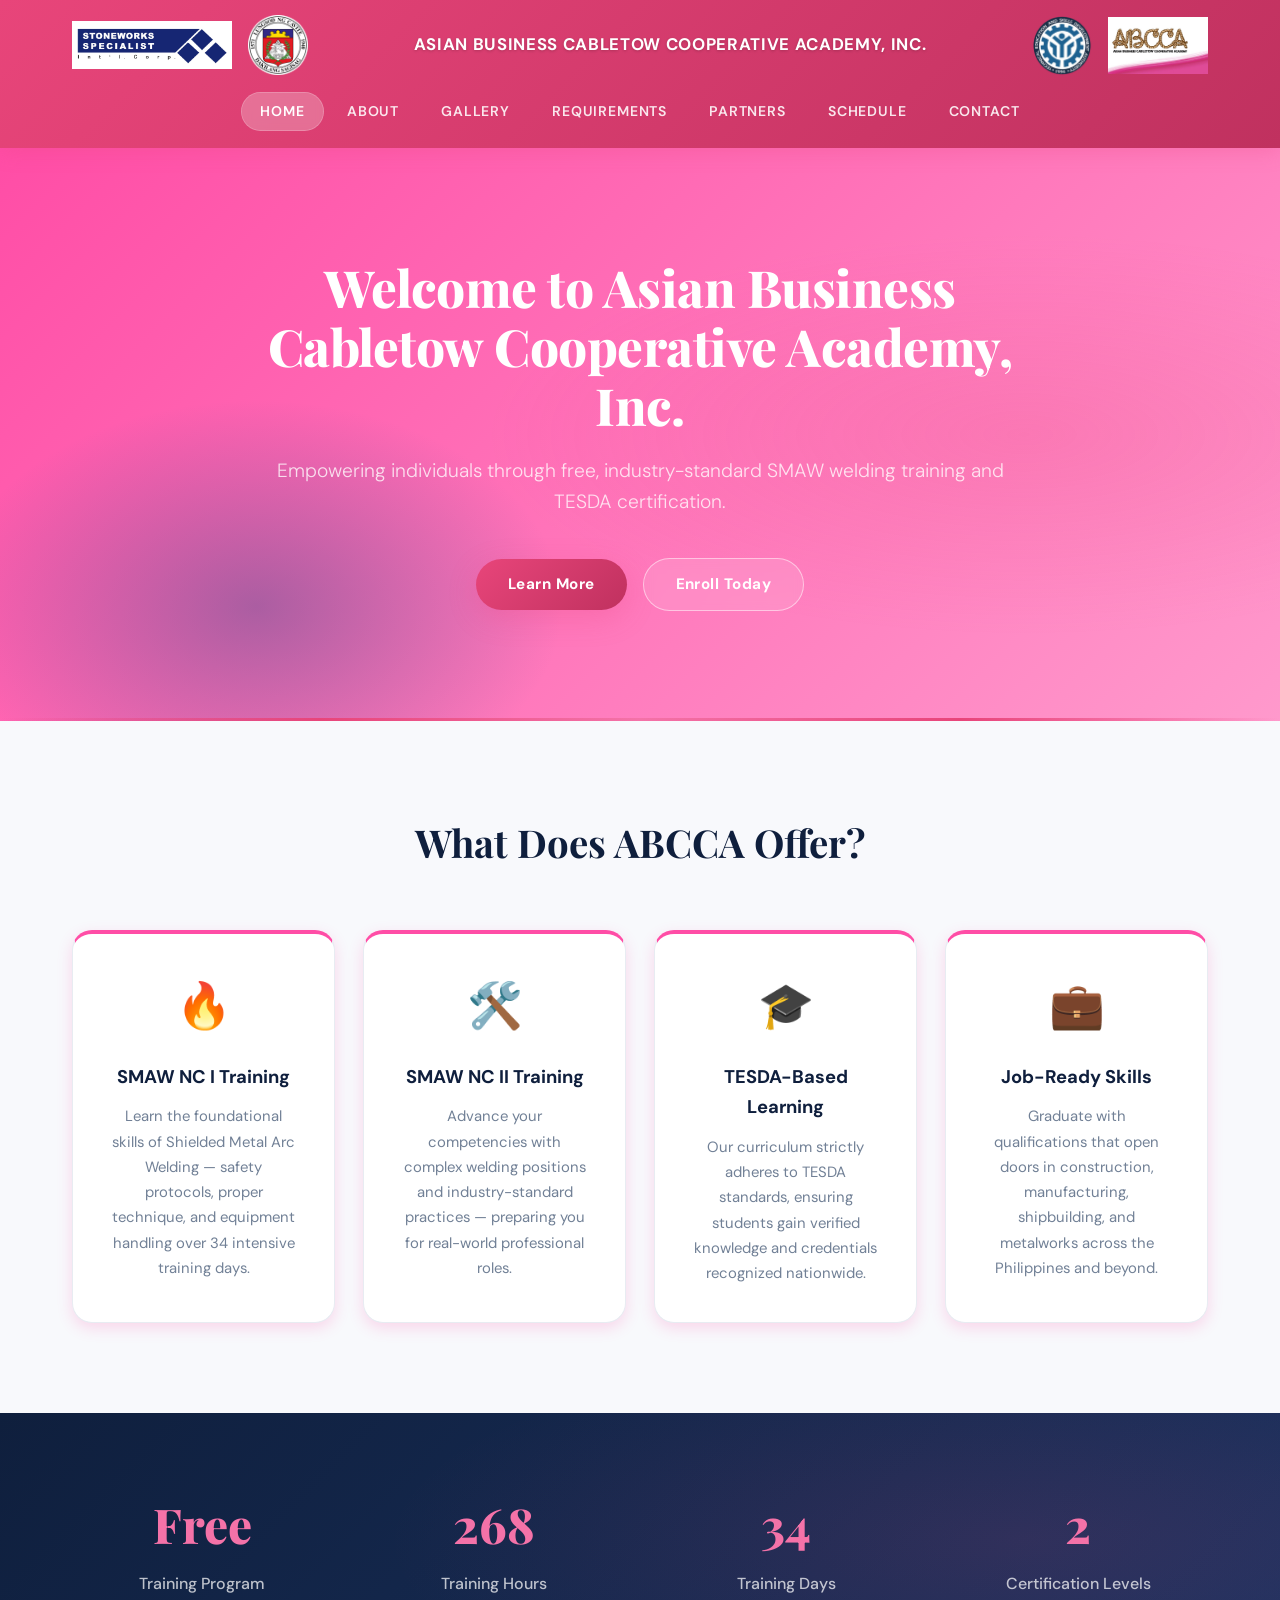
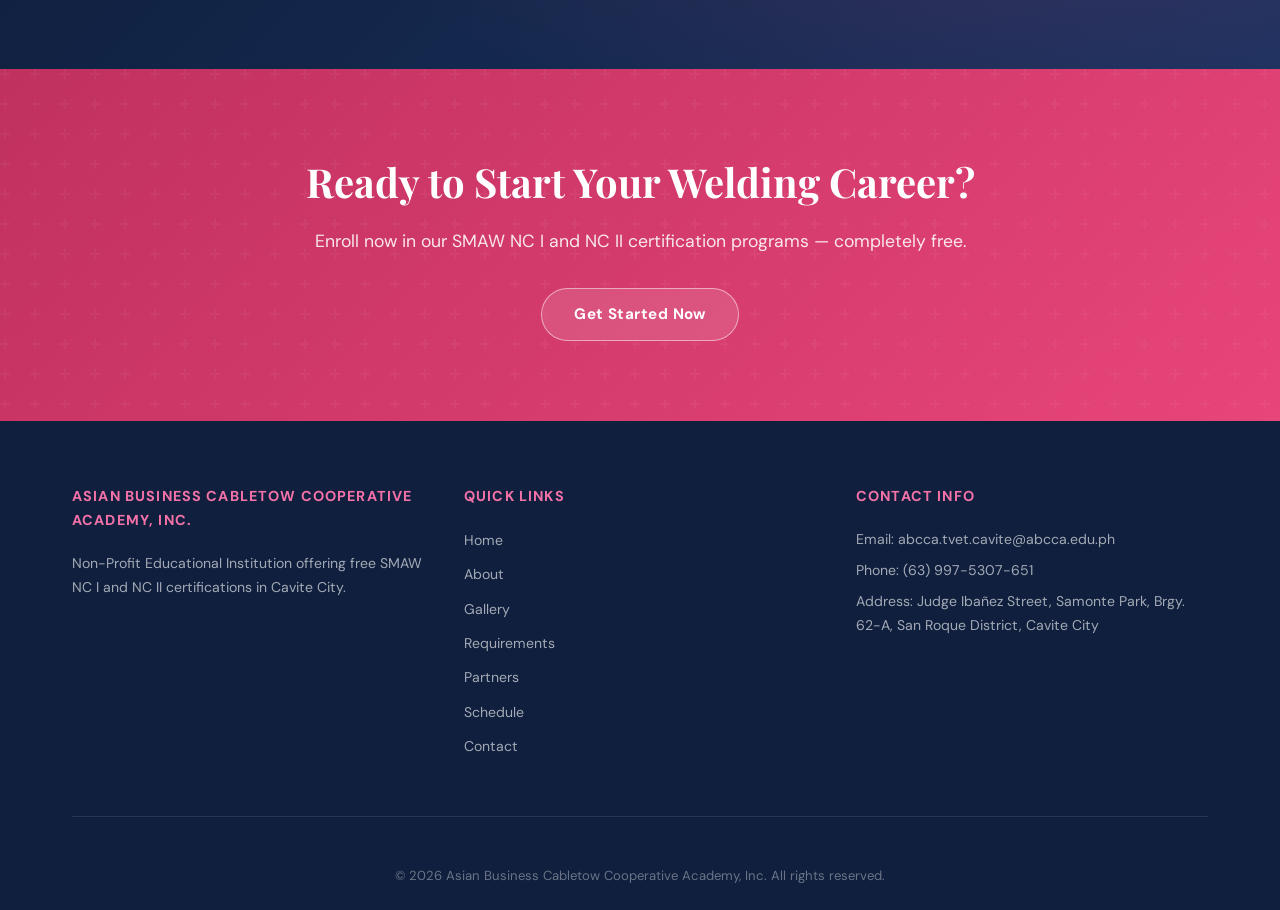
==== commit 059d9e51: "Update index.html" ====
--- a/index.html
+++ b/index.html
@@ -7,87 +7,102 @@
     <link rel="stylesheet" href="styles.css">
 </head>
 <body>
+
     <!-- Navigation Bar -->
     <nav class="navbar">
         <div class="nav-container-vertical">
-
-            <!-- TOP ROW -->
             <div class="header-top">
-
                 <div class="logo-left">
                     <img src="SSIC_LOGO.jpg" alt="Stoneworks Logo">
                     <img src="LGU_LOGO.png" alt="LGU Logo">
                 </div>
-
-                <h1 class="site-title">
-                    ASIAN BUSINESS CABLETOW COOPERATIVE ACADEMY
-                </h1>
-
+                <h1 class="site-title">ASIAN BUSINESS CABLETOW COOPERATIVE ACADEMY, INC.</h1>
                 <div class="logo-right">
+                    <img src="TESDA_LOGO.png" alt="TESDA Logo">
                     <img src="ABCCA_LOGO.jpg" alt="ABCCA Logo">
                 </div>
-
             </div>
-
-            <!-- MENU -->
             <ul class="nav-menu-left" id="navMenu">
                 <li><a href="index.html" class="active">Home</a></li>
                 <li><a href="about.html">About</a></li>
                 <li><a href="projects.html">Gallery</a></li>
                 <li><a href="sponsors.html">Requirements</a></li>
                 <li><a href="partners.html">Partners</a></li>
+                <li><a href="schedule.html">Schedule</a></li>
                 <li><a href="contact.html">Contact</a></li>
             </ul>
-
         </div>
     </nav>
 
-    <!-- Main Content -->
     <main>
-        <!-- Hero Section -->
+        <!-- Hero -->
         <section class="hero">
             <div class="hero-content">
-                <h2>Welcome To Asian Business Cabletow Cooperative Academy</h2>
-                <p></p>
+                <h2>Welcome to Asian Business Cabletow Cooperative Academy, Inc.</h2>
+                <p>Empowering individuals through free, industry-standard SMAW welding training and TESDA certification.</p>
                 <a href="about.html" class="btn btn-primary">Learn More</a>
+                &nbsp;&nbsp;
+                <a href="contact.html" class="btn btn-secondary">Enroll Today</a>
             </div>
         </section>
 
-        <!-- Features Section -->
+        <!-- Features -->
         <section class="features">
             <div class="container">
                 <h2>What Does ABCCA Offer?</h2>
                 <div class="features-grid">
                     <div class="feature-card">
-                        <div class="feature-icon">🔥</div>
+                        <span class="feature-icon">🔥</span>
                         <h3>SMAW NC I Training</h3>
-                        <p>Learn the basic skills of Shielded Metal Arc Welding, including safety, proper welding techniques, and equipment handling.</p>
+                        <p>Learn the foundational skills of Shielded Metal Arc Welding — safety protocols, proper technique, and equipment handling over 34 intensive training days.</p>
                     </div>
                     <div class="feature-card">
-                        <div class="feature-icon">🛠️</div>
+                        <span class="feature-icon">🛠️</span>
                         <h3>SMAW NC II Training</h3>
-                        <p>Advance your welding skills with more complex welding positions and industry-standard welding practices.</p>
+                        <p>Advance your competencies with complex welding positions and industry-standard practices — preparing you for real-world professional roles.</p>
                     </div>
                     <div class="feature-card">
-                        <div class="feature-icon">🎓</div>
+                        <span class="feature-icon">🎓</span>
                         <h3>TESDA-Based Learning</h3>
-                        <p>Our training follows TESDA standards to ensure students gain the proper knowledge and preparation for national certification.</p>
+                        <p>Our curriculum strictly adheres to TESDA standards, ensuring students gain verified knowledge and credentials recognized nationwide.</p>
                     </div>
                     <div class="feature-card">
-                        <div class="feature-icon">💼</div>
+                        <span class="feature-icon">💼</span>
                         <h3>Job-Ready Skills</h3>
-                        <p>Gain qualifications that lead to jobs in construction, manufacturing, and metalworks.</p>
+                        <p>Graduate with qualifications that open doors in construction, manufacturing, shipbuilding, and metalworks across the Philippines and beyond.</p>
                     </div>
                 </div>
             </div>
         </section>
 
-        <!-- Call to Action -->
+        <!-- Stats -->
+        <section class="stats">
+            <div class="container">
+                <div class="stat-box">
+                    <h3>Free</h3>
+                    <p>Training Program</p>
+                </div>
+                <div class="stat-box">
+                    <h3>268</h3>
+                    <p>Training Hours</p>
+                </div>
+                <div class="stat-box">
+                    <h3>34</h3>
+                    <p>Training Days</p>
+                </div>
+                <div class="stat-box">
+                    <h3>2</h3>
+                    <p>Certification Levels</p>
+                </div>
+            </div>
+        </section>
+
+        <!-- CTA -->
         <section class="cta">
             <div class="container">
                 <h2>Ready to Start Your Welding Career?</h2>
-                <p>Enroll now in our SMAW NC I and NC II certification programs</p>
-                <a href="contact.html" class="btn btn-secondary">Enroll Today</a>
+                <p>Enroll now in our SMAW NC I and NC II certification programs — completely free.</p>
+                <a href="contact.html" class="btn btn-secondary">Get Started Now</a>
             </div>
         </section>
     </main>
@@ -97,8 +112,8 @@
         <div class="container">
             <div class="footer-content">
                 <div class="footer-section">
-                    <h4>Asian Business Cabletow Cooperative Academy</h4>
-                    <p>Non-Profit Educational Institution offering SMAW NC I and NC II certifications. </p>
+                    <h4>Asian Business Cabletow Cooperative Academy, Inc.</h4>
+                    <p>Non-Profit Educational Institution offering free SMAW NC I and NC II certifications in Cavite City.</p>
                 </div>
                 <div class="footer-section">
                     <h4>Quick Links</h4>
@@ -108,6 +123,7 @@
                         <li><a href="projects.html">Gallery</a></li>
                         <li><a href="sponsors.html">Requirements</a></li>
                         <li><a href="partners.html">Partners</a></li>
+                        <li><a href="schedule.html">Schedule</a></li>
                         <li><a href="contact.html">Contact</a></li>
                     </ul>
                 </div>
@@ -115,11 +131,11 @@
                     <h4>Contact Info</h4>
                     <p>Email: abcca.tvet.cavite@abcca.edu.ph</p>
                     <p>Phone: (63) 997-5307-651</p>
-                    <p>Address: Judge Ibañez Street, Samonte Park, Barangay 62-A (Kangkong-A), San Roque District Cavite City</p>
+                    <p>Address: Judge Ibañez Street, Samonte Park, Brgy. 62-A, San Roque District, Cavite City</p>
                 </div>
             </div>
             <div class="footer-bottom">
-                <p>&copy; 2026 Asian Business Cabletow Cooperative Academy. All rights reserved.</p>
+                <p>&copy; 2026 Asian Business Cabletow Cooperative Academy, Inc. All rights reserved.</p>
             </div>
         </div>
     </footer>
--- a/styles.css
+++ b/styles.css
@@ -1,1973 +1,1213 @@
-/* ===================================
-   General Styles & Variables
-   =================================== */
-
+/* ============================================================
+   ABCCA — Enhanced Professional Stylesheet
+   Design Direction: Refined Institutional · Pink + White + Deep Navy
+   ============================================================ */
+
+@import url('https://fonts.googleapis.com/css2?family=Playfair+Display:wght@600;700;800&family=DM+Sans:wght@300;400;500;600;700&display=swap');
+
+/* ── Variables ── */
 :root {
-    --primary-color:#E8457Afd;
-    --primary-dark: #003d99;
-    --primary-light: #4d82b8;
-    --secondary-color: #ffffff;
-    --text-color: #333333;
-    --text-light: #666666;
-    --background-color: #f5f7fa;
-    --border-color: #e0e0e0;
-    --shadow: 0 2px 8px rgba(0, 0, 0, 0.1);
-    --shadow-lg: 0 8px 16px rgba(0, 0, 0, 0.15);
-}
-
-* {
-    margin: 0;
-    padding: 0;
-    box-sizing: border-box;
-}
-
-html {
-    scroll-behavior: smooth;
-}
-
+    --pink:        #e8457a;
+    --pink-dark:   #c0315f;
+    --pink-light:  #f472a8;
+    --pink-pale:   #fdf0f5;
+    --pink-glow:   rgba(232,69,122,0.15);
+
+    --navy:        #0f1f3d;
+    --navy-mid:    #1a3260;
+    --navy-light:  #2d4a85;
+
+    --white:       #ffffff;
+    --off-white:   #f8f9fc;
+    --border:      #e8ecf2;
+    --text:        #1e2a3a;
+    --text-mid:    #4a5568;
+    --text-light:  #718096;
+
+    --shadow-sm:   0 2px 8px rgba(15,31,61,0.08);
+    --shadow-md:   0 6px 20px rgba(15,31,61,0.12);
+    --shadow-lg:   0 16px 48px rgba(15,31,61,0.16);
+    --shadow-pink: 0 8px 28px rgba(232,69,122,0.25);
+
+    --radius:      12px;
+    --radius-lg:   20px;
+    --transition:  all 0.3s cubic-bezier(0.4,0,0.2,1);
+}
+
+/* ── Reset ── */
+*, *::before, *::after { margin:0; padding:0; box-sizing:border-box; }
+html { scroll-behavior:smooth; }
 body {
-    font-family: 'Segoe UI', Tahoma, Geneva, Verdana, sans-serif;
-    color: var(--text-color);
-    line-height: 1.6;
-    background-color: var(--secondary-color);
-}
+    font-family: 'DM Sans', 'Segoe UI', sans-serif;
+    color: var(--text);
+    background: var(--white);
+    line-height: 1.65;
+    -webkit-font-smoothing: antialiased;
+}
+img { max-width:100%; display:block; }
+a { text-decoration:none; color:inherit; }
 
 .container {
     max-width: 1200px;
     margin: 0 auto;
-    padding: 0 20px;
-}
-
-/* ===================================
-   Navigation Bar
-   =================================== */
-
+    padding: 0 32px;
+}
+
+/* ============================================================
+NAVBAR
+   ============================================================ */
 .navbar {
-    background-color: var(--primary-color);
-    padding: 1rem 0;
+    background: linear-gradient(135deg, var(--pink) 0%, var(--pink-dark) 100%);
     position: sticky;
     top: 0;
-    z-index: 100;
-    box-shadow: var(--shadow);
+    z-index: 1000;
+    box-shadow: 0 2px 20px rgba(232,69,122,0.3);
 }
 
 .nav-container-vertical {
     max-width: 1200px;
     margin: 0 auto;
-    padding: 1rem 20px;
+    padding: 14px 32px;
     display: flex;
     flex-direction: column;
-    gap: 1rem;
-}
-
-.logo h1 {
-    color: var(--secondary-color);
-    font-size: 1.5rem;
-    font-weight: 700;
-    text-decoration: none;
-    white-space: nowrap;
-}
-
-.nav-menu-left{
-    display:flex;
-    justify-content:center;
-    list-style:none;
-    gap:2rem;
-    flex-wrap:wrap;
-    align-items:center;
-}
-
-.nav-menu-left a {
-    color: var(--secondary-color);
-    text-decoration: none;
-    font-weight: 500;
-    transition: color 0.3s ease;
-    padding: 0.5rem 0;
-    border-bottom: 2px solid transparent;
-    position:relative;
-}
-
-.nav-menu-left a::after{
-    content:"";
-    position:absolute;
-    left:0;
-    bottom:-5px;
-    width:0%;
-    height:2px;
-    background:white;
-    transition:0.3s;
-}
-
-.nav-menu-left a:hover::after{
-    width:100%;
-}
-
-.nav-menu-left a:hover,
-.nav-menu-left a.active {
-    color: #fff;
-    border-bottom-color: var(--secondary-color);
-}
-
-.menu-toggle {
-    display: none;
-    flex-direction: column;
-    background: none;
-    border: none;
-    cursor: pointer;
-    gap: 0.5rem;
-}
-
-.menu-toggle span {
-    width: 25px;
-    height: 3px;
-    background-color: var(--secondary-color);
-    border-radius: 3px;
-    transition: 0.3s ease;
-}
-
-
-
-/* HEADER TOP AREA */
-.logo{
-    display:flex;
-    align-items:center;
-    justify-content:space-between;
-    width:100%;
-}
-
-/* LEFT PARTNER LOGOS */
-.logo-left{
-    display:flex;
-    align-items:center;
-    gap:25px;
-}
-
-/* CONTROL LOGO SIZES */
-.logo-left img:first-child{
-    width:200px;
-    height:auto;
-}
-
-.logo-left img:last-child{
-    width:70px;
-    height:auto;
-}
-
-/* RIGHT LOGO */
-.logo > img{
-    width:90px;
-    height:auto;
-}
-
-/* CENTER TITLE */
-.logo h1{
-    flex:1;
-    text-align:center;
-    font-size:1.2rem;
-    letter-spacing:1px;
-}
-
-/* HEADER TOP ROW */
-.header-top{
-    display:flex;
-    align-items:center;
-    justify-content:space-between;
-    width:100%;
-}
-
-/* LEFT LOGOS */
-.logo-left{
-    display:flex;
-    align-items:center;
-    gap:20px;
-}
-
-.logo-left img:first-child{
-    width:200px;
-}
-
-.logo-left img:last-child{
-    width:60px;
-}
-
-/* CENTER TITLE */
-.site-title{
-    flex:1;
-    text-align:center;
-    font-size:1.3rem;
-    color:var(--secondary-color);
-    font-weight:700;
-}
-
-/* RIGHT LOGO */
-.logo-right img{
-    width:90px;
-}
-
-/* MENU CENTER */
-.nav-menu-left{
-    justify-content:center;
-}
-
-/* ===================================
-   Hero Section
-   =================================== */
-
+    gap: 12px;
+}
+
+/* Header top row */
+.header-top {
+    display: flex;
+    align-items: center;
+    justify-content: space-between;
+    width: 100%;
+    gap: 16px;
+}
+
+.logo-left {
+    display: flex;
+    align-items: center;
+    gap: 16px;
+    flex-shrink: 0;
+}
+
+.logo-left img:first-child { width: 160px; height: auto; }
+.logo-left img:last-child  { width: 60px;  height: auto; }
+
+.site-title {
+    flex: 1;
+    text-align: center;
+    font-family: 'DM Sans', sans-serif;
+    font-weight: 700;
+    font-size: 1.05rem;
+    letter-spacing: 0.04em;
+    color: #fff;
+    line-height: 1.3;
+    text-shadow: 0 1px 3px rgba(0,0,0,0.2);
+}
+
+.logo-right {
+    display: flex;
+    align-items: center;
+    gap: 16px;
+    flex-shrink: 0;
+}
+   .logo-right img:first-child { width: 60px; height: auto; }
+   .logo-right img:last-child  { width: 100px;  height: auto; }
+
+
+/* Nav menu */
+.nav-menu-left {
+    list-style: none;
+    display: flex;
+    justify-content: center;
+    gap: 6px;
+    flex-wrap: wrap;
+    padding: 4px 0;
+}
+
+.nav-menu-left li a {
+    color: rgba(255,255,255,0.88);
+    font-size: 0.88rem;
+    font-weight: 600;
+    letter-spacing: 0.06em;
+    text-transform: uppercase;
+    padding: 7px 18px;
+    border-radius: 50px;
+    transition: var(--transition);
+    display: block;
+}
+
+.nav-menu-left li a:hover,
+.nav-menu-left li a.active {
+    background: rgba(255,255,255,0.2);
+    color: #fff;
+    backdrop-filter: blur(4px);
+}
+
+.nav-menu-left li a.active {
+    background: rgba(255,255,255,0.25);
+    box-shadow: 0 0 0 1px rgba(255,255,255,0.4);
+}
+
+/* ============================================================
+HERO
+   ============================================================ */
 .hero {
-    background: linear-gradient(135deg, var(--primary-color) 0%, var(--primary-dark) 100%);
-    color: var(--secondary-color);
-    padding: 100px 20px;
-    text-align: center;
-    min-height: 500px;
+    background: linear-gradient(135deg, var(--navy) 0%, var(--navy-mid) 60%, var(--navy-light) 100%);
+    color: #fff;
+    padding: 110px 32px;
+    text-align: center;
+    min-height: 520px;
     display: flex;
     align-items: center;
     justify-content: center;
-}
+    position: relative;
+    overflow: hidden;
+}
+
+.hero::before {
+    content: '';
+    position: absolute;
+    inset: 0;
+    background:
+        radial-gradient(ellipse 60% 50% at 80% 50%, rgba(232,69,122,0.18) 0%, transparent 70%),
+        radial-gradient(ellipse 40% 60% at 20% 80%, rgba(45,74,133,0.4) 0%, transparent 60%);
+    pointer-events: none;
+}
+
+.hero::after {
+    content: '';
+    position: absolute;
+    bottom: 0; left: 0; right: 0;
+    height: 3px;
+    background: linear-gradient(90deg, transparent, var(--pink), var(--pink-light), var(--pink), transparent);
+}
+
+.hero-content { position: relative; z-index: 1; max-width: 760px; }
 
 .hero-content h2 {
-    font-size: 3rem;
+    font-family: 'Playfair Display', serif;
+    font-size: 3.2rem;
+    font-weight: 800;
+    line-height: 1.15;
+    margin-bottom: 1.25rem;
+    letter-spacing: -0.01em;
+}
+
+.hero-content p {
+    font-size: 1.2rem;
+    color: rgba(255,255,255,0.78);
+    margin-bottom: 2.5rem;
+    font-weight: 300;
+}
+
+/* ============================================================
+PAGE HEADER (inner pages)
+   ============================================================ */
+.page-header {
+    background: linear-gradient(135deg, var(--navy) 0%, var(--navy-mid) 100%);
+    color: #fff;
+    padding: 72px 32px;
+    text-align: center;
+    position: relative;
+    overflow: hidden;
+}
+
+.page-header::before {
+    content: '';
+    position: absolute;
+    inset: 0;
+    background: radial-gradient(ellipse 50% 80% at 70% 50%, rgba(232,69,122,0.15), transparent 70%);
+}
+
+.page-header::after {
+    content: '';
+    position: absolute;
+    bottom: 0; left: 0; right: 0;
+    height: 3px;
+    background: linear-gradient(90deg, transparent, var(--pink), var(--pink-light), var(--pink), transparent);
+}
+
+/* Schedule table */
+.schedule-table-wrap {
+    overflow-x: auto;
     margin-bottom: 1rem;
-    font-weight: 700;
-}
-
-.hero-content p {
-    font-size: 1.5rem;
-    margin-bottom: 2rem;
+}
+
+.schedule-table {
+    width: 100%;
+    border-collapse: collapse;
+    background: #fff;
+    border: 1px solid var(--border);
+    box-shadow: var(--shadow-sm);
+    border-radius: var(--radius);
+    overflow: hidden;
+}
+
+.schedule-table th,
+.schedule-table td {
+    padding: 12px 14px;
+    text-align: left;
+    border-bottom: 1px solid var(--border);
+    font-size: 0.95rem;
+}
+
+.schedule-table th {
+    background: var(--off-white);
+    font-weight: 700;
+    text-transform: uppercase;
+    letter-spacing: 0.03em;
+}
+
+.schedule-table tbody tr:nth-child(even) {
+    background: #f8f9fc;
+}
+
+.schedule-table tbody tr:last-child td {
+    border-bottom: 0;
+}
+
+
+.page-header .container { position: relative; z-index: 1; }
+
+.page-header h2 {
+    font-family: 'Playfair Display', serif;
+    font-size: 2.8rem;
+    font-weight: 700;
+    margin-bottom: 0.5rem;
+}
+
+.page-header p {
+    font-size: 1.1rem;
+    color: rgba(255,255,255,0.72);
     font-weight: 300;
 }
 
-/* ===================================
-   Buttons
-   =================================== */
-
+/* ============================================================
+BUTTONS
+   ============================================================ */
 .btn {
-    display: inline-block;
-    padding: 12px 30px;
+    display: inline-flex;
+    align-items: center;
+    gap: 8px;
+    padding: 13px 32px;
+    border-radius: 50px;
+    font-size: 0.95rem;
+    font-weight: 700;
+    letter-spacing: 0.03em;
+    cursor: pointer;
     border: none;
-    border-radius: 5px;
-    font-size: 1rem;
-    cursor: pointer;
-    transition: all 0.3s ease;
+    transition: var(--transition);
     text-decoration: none;
-    font-weight: 600;
 }
 
 .btn-primary {
-    background-color: var(--primary-color);
-    color: var(--secondary-color);
+    background: linear-gradient(135deg, var(--pink) 0%, var(--pink-dark) 100%);
+    color: #fff;
+    box-shadow: var(--shadow-pink);
 }
 
 .btn-primary:hover {
-    background-color: var(--primary-dark);
     transform: translateY(-2px);
-    box-shadow: var(--shadow-lg);
+    box-shadow: 0 12px 36px rgba(232,69,122,0.4);
 }
 
 .btn-secondary {
-    background-color: var(--secondary-color);
-    color: var(--primary-color);
-    border: 2px solid var(--primary-color);
+    background: rgba(255,255,255,0.12);
+    color: #fff;
+    border: 1.5px solid rgba(255,255,255,0.5);
+    backdrop-filter: blur(4px);
 }
 
 .btn-secondary:hover {
-    background-color: var(--primary-color);
-    color: var(--secondary-color);
+    background: #fff;
+    color: var(--pink-dark);
+    border-color: #fff;
     transform: translateY(-2px);
 }
 
-.btn-small {
-    padding: 8px 16px;
-    font-size: 0.9rem;
-}
-
-/* ===================================
-   Features Section
-   =================================== */
-
+/* ============================================================
+FEATURES SECTION
+   ============================================================ */
 .features {
-    background-color: var(--background-color);
-    padding: 80px 20px;
+    background: var(--off-white);
+    padding: 90px 32px;
 }
 
 .features h2 {
     text-align: center;
-    font-size: 2.5rem;
-    margin-bottom: 3rem;
-    color: var(--primary-color);
+    font-family: 'Playfair Display', serif;
+    font-size: 2.4rem;
+    color: var(--navy);
+    margin-bottom: 3.5rem;
 }
 
 .features-grid {
     display: grid;
-    grid-template-columns: repeat(auto-fit, minmax(250px, 1fr));
-    gap: 2rem;
+    grid-template-columns: repeat(auto-fit, minmax(240px, 1fr));
+    gap: 1.75rem;
 }
 
 .feature-card {
-    background: var(--secondary-color);
-    padding: 2rem;
-    border-radius: 8px;
-    text-align: center;
-    box-shadow: var(--shadow);
-    transition: all 0.3s ease;
-}
-
-.feature-card:hover {
-    transform: translateY(-5px);
-    box-shadow: var(--shadow-lg);
-}
+    background: var(--white);
+    padding: 2.25rem;
+    border-radius: var(--radius-lg);
+    text-align: center;
+    box-shadow: var(--shadow-sm);
+    border: 1px solid var(--border);
+    transition: var(--transition);
+    position: relative;
+    overflow: hidden;
+}
+
+.feature-card::before {
+    content: '';
+    position: absolute;
+    top: 0; left: 0; right: 0;
+    height: 3px;
+    background: linear-gradient(90deg, var(--pink), var(--pink-light));
+    transform: scaleX(0);
+    transform-origin: left;
+    transition: transform 0.4s ease;
+}
+
+.feature-card:hover { transform: translateY(-6px); box-shadow: var(--shadow-md); }
+.feature-card:hover::before { transform: scaleX(1); }
 
 .feature-icon {
-    font-size: 3rem;
-    margin-bottom: 1rem;
+    font-size: 2.8rem;
+    margin-bottom: 1.1rem;
+    display: block;
 }
 
 .feature-card h3 {
-    color: var(--primary-color);
-    margin-bottom: 1rem;
-    font-size: 1.3rem;
-}
-
-.feature-card p {
-    color: var(--text-light);
-}
-
-/* ===================================
-   CTA Section
-   =================================== */
-
+    color: var(--navy);
+    font-size: 1.15rem;
+    font-weight: 700;
+    margin-bottom: 0.75rem;
+}
+
+.feature-card p { color: var(--text-light); font-size: 0.93rem; line-height: 1.7; }
+
+/* ============================================================
+CTA SECTION
+   ============================================================ */
 .cta {
-    background: linear-gradient(135deg, var(--primary-color) 0%, var(--primary-dark) 100%);
-    color: var(--secondary-color);
-    padding: 60px 20px;
-    text-align: center;
-}
-
-.cta h2 {
-    font-size: 2.5rem;
-    margin-bottom: 1rem;
-}
-
-.cta p {
-    font-size: 1.2rem;
-    margin-bottom: 2rem;
-}
-
-/* ===================================
-   Page Header
-   =================================== */
-
-.page-header {
-    background: linear-gradient(135deg, var(--primary-color) 0%, var(--primary-dark) 100%);
-    color: var(--secondary-color);
-    padding: 60px 20px;
-    text-align: center;
-}
-
-.page-header h2 {
-    font-size: 2.5rem;
-    margin-bottom: 0.5rem;
-}
-
-.page-header p {
-    font-size: 1.1rem;
-    font-weight: 300;
-}
-
-/* ===================================
-   Content Sections
-   =================================== */
-
-.content-section {
-    padding: 60px 20px;
-}
+    background: linear-gradient(135deg, var(--pink-dark) 0%, var(--pink) 100%);
+    color: #fff;
+    padding: 80px 32px;
+    text-align: center;
+    position: relative;
+    overflow: hidden;
+}
+
+.cta::before {
+    content: '';
+    position: absolute;
+    inset: 0;
+    background: url("data:image/svg+xml,%3Csvg width='60' height='60' viewBox='0 0 60 60' xmlns='http://www.w3.org/2000/svg'%3E%3Cg fill='none' fill-rule='evenodd'%3E%3Cg fill='%23ffffff' fill-opacity='0.04'%3E%3Cpath d='M36 34v-4h-2v4h-4v2h4v4h2v-4h4v-2h-4zm0-30V0h-2v4h-4v2h4v4h2V6h4V4h-4zM6 34v-4H4v4H0v2h4v4h2v-4h4v-2H6zM6 4V0H4v4H0v2h4v4h2V6h4V4H6z'/%3E%3C/g%3E%3C/g%3E%3C/svg%3E");
+    pointer-events: none;
+}
+
+.cta .container { position: relative; z-index: 1; }
+.cta h2 { font-family: 'Playfair Display', serif; font-size: 2.5rem; margin-bottom: 0.75rem; }
+.cta p { font-size: 1.1rem; margin-bottom: 2rem; opacity: 0.88; }
+
+/* ============================================================
+CONTENT SECTIONS
+   ============================================================ */
+.content-section { padding: 80px 32px; }
 
 .content-section h3 {
+    font-family: 'Playfair Display', serif;
     font-size: 2rem;
-    color: var(--primary-color);
+    color: var(--navy);
     margin-bottom: 2rem;
 }
 
 .content-wrapper {
     display: grid;
     grid-template-columns: 1fr 1fr;
-    gap: 2rem;
+    gap: 4rem;
     align-items: center;
 }
 
-.content-text h3 {
-    color: var(--primary-color);
-    margin-bottom: 1.5rem;
-}
-
 .content-text p {
-    color: var(--text-light);
-    margin-bottom: 1rem;
+    color: var(--text-mid);
+    margin-bottom: 1.1rem;
     text-align: justify;
-}
-
-.content-image {
-    text-align: center;
-}
-
-.placeholder-image {
-    font-size: 8rem;
-    background: var(--background-color);
-    padding: 40px;
-    border-radius: 8px;
-    display: inline-block;
-}
-
-/* ===================================
-   Contact Section (centering adjustments)
-   =================================== */
-
-.contact-info {
-    max-width: 1000px;
-    margin: 0 auto;
-    padding: 40px 20px;
-}
-
-.contact-info h3 {
-    text-align: center;
-    margin-bottom: 2rem;
-    color: var(--primary-color);
+    line-height: 1.8;
+}
+
+.content-image { text-align: center; }
+.content-image img { border-radius: var(--radius-lg); box-shadow: var(--shadow-md); }
+
+/* ============================================================
+PROGRAM DETAILS
+   ============================================================ */
+.program-details {
+    background: var(--off-white);
+    padding: 80px 32px;
+}
+
+.program-details h3 {
+    text-align: center;
+    font-family: 'Playfair Display', serif;
     font-size: 2rem;
-}
-
-.contact-info-grid {
-    display: grid;
-    grid-template-columns: repeat(auto-fit, minmax(300px, 1fr));
-    gap: 2rem;
-}
-
-.contact-info .info-item {
-    background: var(--secondary-color);
-    padding: 1.5rem;
-    border-radius: 8px;
-    box-shadow: var(--shadow);
-    display: flex;
-    align-items: flex-start;
-    gap: 1rem;
-    transition: all 0.3s ease;
-}
-
-.contact-info .info-item:hover {
-    transform: translateY(-2px);
-    box-shadow: var(--shadow-lg);
-}
-
-.contact-info .info-icon {
-    font-size: 2.5rem;
-    min-width: 50px;
-}
-
-.contact-info .info-content h4 {
-    color: var(--primary-color);
-    margin-bottom: 0.5rem;
-    font-size: 1.1rem;
-}
-
-.contact-info .info-content p {
-    margin: 0.25rem 0;
-    color: var(--text-light);
-}
-
-.contact-info .social-links {
-    background: var(--secondary-color);
-    padding: 1.5rem;
-    border-radius: 8px;
-    box-shadow: var(--shadow);
-    text-align: center;
-}
-
-.contact-info .social-links h4 {
-    color: var(--primary-color);
-    margin-bottom: 1rem;
-}
-
-.social-icons {
-    display: flex;
-    justify-content: center;
-    gap: 1rem;
-    flex-wrap: wrap;
-}
-
-.social-icon {
-    display: inline-block;
-    padding: 0.5rem 1rem;
-    background: var(--primary-color);
-    color: var(--secondary-color);
-    text-decoration: none;
-    border-radius: 5px;
-    transition: all 0.3s ease;
-}
-
-.social-icon:hover {
-    background: var(--primary-dark);
-    transform: translateY(-2px);
-}
-
-/* ===================================
-   Program Details
-   =================================== */
-
-.program-details {
-    background-color: var(--background-color);
-    padding: 60px 20px;
-}
-
-.program-details h3 {
-    text-align: center;
-    font-size: 2rem;
-    color: var(--primary-color);
+    color: var(--navy);
     margin-bottom: 3rem;
 }
 
 .details-grid {
     display: grid;
-    grid-template-columns: repeat(auto-fit, minmax(300px, 1fr));
-    gap: 2rem;
+    grid-template-columns: repeat(auto-fit, minmax(260px, 1fr));
+    gap: 1.5rem;
 }
 
 .detail-item {
-    background: var(--secondary-color);
+    background: var(--white);
     padding: 2rem;
-    border-radius: 8px;
-    box-shadow: var(--shadow);
-    border-left: 4px solid var(--primary-color);
-}
+    border-radius: var(--radius);
+    box-shadow: var(--shadow-sm);
+    border-left: 4px solid var(--pink);
+    transition: var(--transition);
+}
+
+.detail-item:hover { transform: translateX(4px); box-shadow: var(--shadow-md); }
 
 .detail-item h4 {
-    color: var(--primary-color);
+    color: var(--navy);
+    font-weight: 700;
+    font-size: 1.05rem;
     margin-bottom: 0.5rem;
-    font-size: 1.1rem;
-}
-
-.detail-item p {
-    color: var(--text-light);
-}
-
-/* ===================================
-   Learning Outcomes
-   =================================== */
-
-.outcomes-list {
-    display: grid;
-    gap: 2rem;
-}
+}
+
+.detail-item p { color: var(--text-mid); font-size: 0.93rem; line-height: 1.7; }
+
+/* ============================================================
+OUTCOMES
+   ============================================================ */
+.outcomes-list { display: grid; gap: 1.25rem; }
 
 .outcome-item {
     display: flex;
     gap: 1.5rem;
-    padding: 1rem;
-    background: var(--background-color);
-    border-radius: 8px;
+    padding: 1.5rem;
+    background: var(--pink-pale);
+    border-radius: var(--radius);
     align-items: flex-start;
-}
+    border: 1px solid rgba(232,69,122,0.12);
+    transition: var(--transition);
+}
+
+.outcome-item:hover { box-shadow: var(--shadow-sm); }
 
 .outcome-number {
-    font-size: 1.5rem;
-    color: var(--primary-color);
-    font-weight: bold;
-    min-width: 30px;
-}
-
-.outcome-content h4 {
-    color: var(--primary-color);
-    margin-bottom: 0.5rem;
-}
-
-.outcome-content p {
-    color: var(--text-light);
-}
-
-/* ===================================
-   Trainees Grid
-   =================================== */
-
-.trainees-grid {
+    font-size: 1.4rem;
+    color: var(--pink);
+    font-weight: 700;
+    min-width: 28px;
+    margin-top: 2px;
+}
+
+.outcome-content h4 { color: var(--navy); font-weight: 700; margin-bottom: 0.3rem; }
+.outcome-content p  { color: var(--text-mid); font-size: 0.93rem; }
+
+/* ============================================================
+PARTNERS / CAREER CARDS (used on about + sponsors)
+   ============================================================ */
+.partners-grid {
     display: grid;
     grid-template-columns: repeat(auto-fit, minmax(280px, 1fr));
+    gap: 1.75rem;
+}
+
+.partner-card {
+    background: var(--white);
+    padding: 2rem;
+    border-radius: var(--radius-lg);
+    box-shadow: var(--shadow-sm);
+    border: 1px solid var(--border);
+    transition: var(--transition);
+    text-align: center;
+}
+
+.partner-card:hover { transform: translateY(-5px); box-shadow: var(--shadow-md); }
+
+.partner-logo {
+    font-size: 2.6rem;
+    margin-bottom: 1rem;
+    display: block;
+}
+
+.partner-card h4 {
+    color: var(--navy);
+    font-size: 1.1rem;
+    font-weight: 700;
+    margin-bottom: 0.4rem;
+}
+
+.partner-industry {
+    color: var(--pink);
+    font-weight: 600;
+    font-size: 0.85rem;
+    text-transform: uppercase;
+    letter-spacing: 0.06em;
+    margin-bottom: 0.75rem;
+    display: block;
+}
+
+.partner-summary { color: var(--text-mid); font-size: 0.92rem; line-height: 1.7; }
+
+/* ============================================================
+BENEFITS / ENROLLMENT STEPS
+   ============================================================ */
+.benefits-section {
+    background: var(--off-white);
+    padding: 80px 32px;
+}
+
+.benefits-section h3 {
+    text-align: center;
+    font-family: 'Playfair Display', serif;
+    font-size: 2rem;
+    color: var(--navy);
+    margin-bottom: 3rem;
+}
+
+.benefits-list {
+    display: grid;
+    grid-template-columns: repeat(auto-fit, minmax(220px, 1fr));
+    gap: 1.5rem;
+}
+
+.benefit-item {
+    background: var(--white);
+    padding: 2rem;
+    border-radius: var(--radius-lg);
+    box-shadow: var(--shadow-sm);
+    text-align: center;
+    border: 1px solid var(--border);
+    transition: var(--transition);
+    position: relative;
+    overflow: hidden;
+}
+
+.benefit-item:hover { transform: translateY(-5px); box-shadow: var(--shadow-md); }
+
+.benefit-number {
+    width: 56px;
+    height: 56px;
+    background: linear-gradient(135deg, var(--pink), var(--pink-dark));
+    color: #fff;
+    border-radius: 50%;
+    display: flex;
+    align-items: center;
+    justify-content: center;
+    font-size: 1.1rem;
+    font-weight: 800;
+    margin: 0 auto 1.25rem;
+    box-shadow: var(--shadow-pink);
+}
+
+.benefit-item h4 { color: var(--navy); font-weight: 700; font-size: 1.05rem; margin-bottom: 0.5rem; }
+.benefit-item p  { color: var(--text-mid); font-size: 0.92rem; line-height: 1.7; }
+
+/* ============================================================
+REQUIREMENTS
+   ============================================================ */
+.requirements-list {
+    display: grid;
+    gap: 0.75rem;
+    margin-top: 1.5rem;
+    max-width: 600px;
+}
+
+.requirement-item {
+    display: flex;
+    align-items: center;
+    gap: 14px;
+    padding: 14px 20px;
+    background: var(--white);
+    border-radius: var(--radius);
+    border: 1px solid var(--border);
+    box-shadow: var(--shadow-sm);
+    font-size: 0.95rem;
+    font-weight: 500;
+    color: var(--text);
+    transition: var(--transition);
+}
+
+.requirement-item:hover { border-color: var(--pink); transform: translateX(4px); }
+
+.requirement-check {
+    width: 28px;
+    height: 28px;
+    background: linear-gradient(135deg, var(--pink), var(--pink-dark));
+    color: #fff;
+    border-radius: 50%;
+    display: flex;
+    align-items: center;
+    justify-content: center;
+    font-size: 0.8rem;
+    font-weight: 700;
+    flex-shrink: 0;
+}
+
+.sponsors-intro {
+    background: var(--pink-pale);
+    border-radius: var(--radius-lg);
+    padding: 2.5rem 3rem;
+    border: 1px solid rgba(232,69,122,0.15);
+    margin-bottom: 2rem;
+    text-align: center;
+}
+
+.sponsors-intro h3 {
+    font-family: 'Playfair Display', serif;
+    color: var(--navy);
+    font-size: 1.8rem;
+    margin-bottom: 0.75rem;
+}
+
+.sponsors-intro p { color: var(--text-mid); max-width: 700px; margin: 0 auto; line-height: 1.8; }
+
+/* ============================================================
+GALLERY / PROJECTS
+   ============================================================ */
+.projects-grid {
+    display: grid;
+    grid-template-columns: repeat(auto-fill, minmax(320px, 1fr));
     gap: 2rem;
 }
 
-.trainee-card {
-    background: var(--secondary-color);
-    padding: 2rem;
-    border-radius: 8px;
-    box-shadow: var(--shadow);
-    text-align: center;
-    transition: all 0.3s ease;
-}
-
-.trainee-card:hover {
-    transform: translateY(-8px);
-    box-shadow: var(--shadow-lg);
-}
-
-.trainee-avatar {
-    font-size: 4rem;
+.project-card {
+    background: var(--white);
+    border-radius: var(--radius-lg);
+    box-shadow: var(--shadow-sm);
+    border: 1px solid var(--border);
+    overflow: hidden;
+    transition: var(--transition);
+}
+
+.project-card:hover { transform: translateY(-6px); box-shadow: var(--shadow-md); }
+
+.project-image {
+    overflow: hidden;
+    background: var(--off-white);
+}
+
+.project-image img {
+    width: 100%;
+    height: 200px;
+    object-fit: cover;
+    transition: transform 0.4s ease;
+}
+
+.project-card:hover .project-image img { transform: scale(1.04); }
+
+.project-card > h4,
+.project-card > p,
+.project-card > .project-tech {
+    padding: 0 1.5rem;
+}
+
+.project-card h4 {
+    color: var(--navy);
+    font-size: 1.15rem;
+    font-weight: 700;
+    padding-top: 1.25rem;
+    margin-bottom: 0.3rem;
+}
+
+.project-category {
+    color: var(--pink);
+    font-weight: 600;
+    font-size: 0.82rem;
+    text-transform: uppercase;
+    letter-spacing: 0.06em;
+    padding: 0 1.5rem;
+    margin-bottom: 0.6rem;
+    display: block;
+}
+
+.project-description {
+    color: var(--text-mid);
+    font-size: 0.92rem;
+    line-height: 1.7;
     margin-bottom: 1rem;
-}
-
-.trainee-card h4 {
-    font-size: 1.3rem;
-    color: var(--primary-color);
-    margin-bottom: 0.5rem;
-}
-
-.trainee-card .role {
-    color: var(--primary-color);
-    font-weight: 600;
-    margin-bottom: 1rem;
-}
-
-.trainee-card .bio {
-    color: var(--text-light);
-    font-size: 0.95rem;
-    margin-bottom: 1rem;
-}
-
-.skills {
+    padding: 0 1.5rem;
+}
+
+.project-tech {
     display: flex;
     flex-wrap: wrap;
     gap: 0.5rem;
+    padding: 0 1.5rem 1.5rem;
+}
+
+.tech-tag {
+    background: var(--pink-pale);
+    color: var(--pink-dark);
+    padding: 4px 12px;
+    border-radius: 20px;
+    font-size: 0.78rem;
+    font-weight: 600;
+    border: 1px solid rgba(232,69,122,0.2);
+}
+
+/* ============================================================
+PARTNERS PAGE (big cards with images)
+   ============================================================ */
+.partners-section {
+    padding: 80px 0;
+    background: var(--white);
+}
+
+.partners-container {
+    max-width: 1100px;
+    margin: 0 auto;
+    padding: 0 40px;
+}
+
+.partners-title {
+    text-align: center;
+    margin-bottom: 4rem;
+}
+
+.partners-title h2 {
+    font-family: 'Playfair Display', serif;
+    font-size: 2.4rem;
+    color: var(--navy);
+    margin-bottom: 0.5rem;
+}
+
+.partners-title p { color: var(--text-light); font-size: 1.05rem; }
+
+/* big partner cards */
+.partner-link {
+    text-decoration: none;
+    color: inherit;
+    display: block;
+}
+
+.partner-card-big {
+    display: flex;
+    align-items: center;
+    gap: 4rem;
+    padding: 3rem;
+    background: var(--white);
+    border-radius: var(--radius-lg);
+    border: 1px solid var(--border);
+    box-shadow: var(--shadow-sm);
+    transition: var(--transition);
+    margin-bottom: 2.5rem;
+}
+
+.partner-card-big:hover {
+    box-shadow: var(--shadow-md);
+    border-color: rgba(232,69,122,0.2);
+    transform: translateY(-3px);
+}
+
+.partner-card-big.reverse { flex-direction: row-reverse; }
+
+.partner-card-content { flex: 1; }
+
+.partner-card-content h3 {
+    font-family: 'Playfair Display', serif;
+    font-size: 1.8rem;
+    font-weight: 700;
+    color: var(--navy);
+    line-height: 1.25;
+    margin-bottom: 0.4rem;
+}
+
+.partner-card-content .partner-role {
+    display: inline-block;
+    color: var(--pink);
+    font-weight: 700;
+    font-size: 0.85rem;
+    text-transform: uppercase;
+    letter-spacing: 0.08em;
+    margin-bottom: 1.2rem;
+    padding: 4px 14px;
+    background: var(--pink-pale);
+    border-radius: 20px;
+    border: 1px solid rgba(232,69,122,0.2);
+}
+
+.partner-card-content p {
+    color: var(--text-mid);
+    font-size: 0.97rem;
+    line-height: 1.85;
+    text-align: justify;
+}
+
+.partner-card-image-wrap {
+    flex-shrink: 0;
+    width: 340px;
+    height: 240px;
+    border-radius: var(--radius);
+    overflow: hidden;
+    display: flex;
+    align-items: center;
     justify-content: center;
-}
-
-.skill-tag {
-    background-color: var(--background-color);
-    color: var(--primary-color);
-    padding: 0.5rem 1rem;
-    border-radius: 20px;
-    font-size: 0.85rem;
-    font-weight: 600;
-    border: 1px solid var(--primary-color);
-}
-
-/* ===================================
-   Projects Grid
-   =================================== */
-
-.projects-grid {
-    display: grid;
-    grid-template-columns: repeat(auto-fill, minmax(300px, 1fr));
-    gap: 2rem;
-}
-
-.project-card {
-    background: var(--secondary-color);
-    padding: 2rem;
-    border-radius: 8px;
-    box-shadow: var(--shadow);
-    transition: all 0.3s ease;
-    border-top: 4px solid var(--primary-color);
-}
-
-.project-card:hover {
-    transform: translateY(-8px);
-    box-shadow: var(--shadow-lg);
-}
-
-.project-image {
-    font-size: 3rem;
-    text-align: center;
-    margin-bottom: 1rem;
-}
-
-.project-card h4 {
-    color: var(--primary-color);
-    font-size: 1.3rem;
-    margin-bottom: 0.5rem;
-}
-
-.project-category {
-    color: var(--primary-light);
-    font-weight: 600;
-    font-size: 0.9rem;
-    margin-bottom: 0.5rem;
-}
-
-.project-description {
-    color: var(--text-light);
-    margin-bottom: 1rem;
-    font-size: 0.95rem;
-}
-
-.project-tech {
-    display: flex;
-    flex-wrap: wrap;
-    gap: 0.5rem;
-    margin-bottom: 1rem;
-}
-
-.tech-tag {
-    background-color: var(--background-color);
-    color: var(--primary-color);
-    padding: 0.4rem 0.8rem;
-    border-radius: 15px;
-    font-size: 0.8rem;
-    font-weight: 600;
-}
-
-/* ===================================
-   Stats Section
-   =================================== */
-
-.stats {
-    background: linear-gradient(135deg, var(--primary-color) 0%, var(--primary-dark) 100%);
-    padding: 60px 20px;
-    color: var(--secondary-color);
-}
-
-.stats .container {
-    display: grid;
-    grid-template-columns: repeat(auto-fit, minmax(200px, 1fr));
-    gap: 2rem;
-    text-align: center;
-}
-
-.stat-box h3 {
-    font-size: 2.5rem;
-    margin-bottom: 0.5rem;
-}
-
-.stat-box p {
-    font-size: 1.1rem;
-    font-weight: 500;
-}
-
-/* ===================================
-   Contact Section
-   =================================== */
+    background: var(--off-white);
+    border: 1px solid var(--border);
+    transition: var(--transition);
+}
+
+.partner-card-image-wrap img {
+    width: 100%;
+    height: 100%;
+    object-fit: contain;
+    padding: 16px;
+    transition: transform 0.4s ease;
+}
+
+.partner-card-big:hover .partner-card-image-wrap img { transform: scale(1.04); }
+
+/* ============================================================
+CONTACT SECTION (custom overrides)
+   ============================================================ */
+.contact-section {
+    padding: 80px 32px;
+    background: var(--off-white);
+}
 
 .contact-wrapper {
+    max-width: 1100px;
+    margin: 0 auto;
     display: grid;
     grid-template-columns: 1fr 1fr;
     gap: 3rem;
-    margin-top: 2rem;
-}
-
-.contact-form h3,
-.contact-info h3 {
-    color: var(--primary-color);
-    margin-bottom: 2rem;
-    font-size: 1.5rem;
-}
-
-.form-group {
-    margin-bottom: 1.5rem;
-}
+    align-items: start;
+}
+
+/* Form panel */
+.message-form-panel {
+    background: var(--white);
+    border-radius: var(--radius-lg);
+    padding: 2.5rem;
+    box-shadow: var(--shadow-md);
+    border-top: 4px solid var(--pink);
+}
+
+.message-form-panel h3 {
+    font-family: 'Playfair Display', serif;
+    font-size: 1.6rem;
+    color: var(--navy);
+    margin-bottom: 0.4rem;
+}
+
+.form-subheading { color: var(--text-light); font-size: 0.9rem; margin-bottom: 1.75rem; }
+
+.form-group { margin-bottom: 1.25rem; }
 
 .form-group label {
     display: block;
-    margin-bottom: 0.5rem;
-    color: var(--text-color);
-    font-weight: 600;
-}
+    font-size: 0.78rem;
+    font-weight: 700;
+    text-transform: uppercase;
+    letter-spacing: 0.07em;
+    color: var(--navy);
+    margin-bottom: 6px;
+}
+
+.form-group label .required { color: var(--pink); margin-left: 2px; }
 
 .form-group input,
 .form-group textarea {
     width: 100%;
-    padding: 12px;
-    border: 1px solid var(--border-color);
-    border-radius: 5px;
+    padding: 11px 15px;
+    border: 1.5px solid var(--border);
+    border-radius: var(--radius);
+    font-size: 0.95rem;
+    color: var(--text);
+    background: var(--off-white);
+    outline: none;
+    transition: var(--transition);
+    box-sizing: border-box;
     font-family: inherit;
-    font-size: 1rem;
-    transition: border-color 0.3s ease;
 }
 
 .form-group input:focus,
 .form-group textarea:focus {
-    outline: none;
-    border-color: var(--primary-color);
-    box-shadow: 0 0 0 3px rgba(0, 82, 204, 0.1);
-}
-
-#formStatus {
-    margin-top: 1rem;
-    padding: 1rem;
-    border-radius: 5px;
-    display: none;
-}
-
-#formStatus.success {
-    background-color: #d4edda;
-    color: #155724;
-    border: 1px solid #c3e6cb;
+    border-color: var(--pink);
+    box-shadow: 0 0 0 3px var(--pink-glow);
+    background: var(--white);
+}
+
+.form-group textarea { resize: vertical; min-height: 110px; }
+
+.form-row { display: grid; grid-template-columns: 1fr 1fr; gap: 14px; }
+
+.btn-send {
+    display: flex;
+    align-items: center;
+    justify-content: center;
+    gap: 8px;
+    width: 100%;
+    padding: 13px;
+    background: linear-gradient(135deg, var(--pink) 0%, var(--pink-dark) 100%);
+    color: #fff;
+    border: none;
+    border-radius: var(--radius);
+    font-size: 1rem;
+    font-weight: 700;
+    cursor: pointer;
+    margin-top: 6px;
+    transition: var(--transition);
+    box-shadow: var(--shadow-pink);
+    font-family: inherit;
+}
+
+.btn-send:hover { transform: translateY(-2px); box-shadow: 0 12px 32px rgba(232,69,122,0.4); }
+
+.form-note { font-size: 0.76rem; color: var(--text-light); text-align: center; margin-top: 12px; line-height: 1.5; }
+
+/* Info panel */
+.contact-info {
+    background: linear-gradient(145deg, var(--pink-dark) 0%, var(--pink) 100%);
+    color: #fff;
+    border-radius: var(--radius-lg);
+    padding: 2.5rem;
+    box-shadow: var(--shadow-pink);
+}
+
+.contact-info h3 {
+    font-family: 'Playfair Display', serif;
+    font-size: 1.6rem;
+    color: #fff;
+    margin-bottom: 2rem;
+    padding-bottom: 1rem;
+    border-bottom: 1px solid rgba(255,255,255,0.25);
+}
+
+.contact-info-grid { display: flex; flex-direction: column; gap: 1.5rem; margin-bottom: 2rem; }
+
+.info-item { display: flex; align-items: flex-start; gap: 14px; }
+.info-icon { font-size: 1.35rem; flex-shrink: 0; margin-top: 2px; }
+
+.info-content h4 {
+    font-size: 0.78rem;
+    font-weight: 700;
+    text-transform: uppercase;
+    letter-spacing: 0.08em;
+    color: rgba(255,255,255,0.65);
+    margin-bottom: 4px;
+}
+
+.info-content p { font-size: 0.9rem; color: rgba(255,255,255,0.85); line-height: 1.6; }
+
+.info-content a {
+    font-size: 0.9rem;
+    color: #ffffff;
+    font-weight: 600;
+    text-decoration: none;
+    line-height: 1.6;
     display: block;
 }
 
-#formStatus.error {
-    background-color: #f8d7da;
-    color: #721c24;
-    border: 1px solid #f5c6cb;
-    display: block;
-}
-
-.contact-info {
-    background: var(--background-color);
-    padding: 2rem;
-    border-radius: 8px;
-}
-
-.info-item {
-    display: flex;
-    gap: 1rem;
-    margin-bottom: 2rem;
-    padding-bottom: 2rem;
-    border-bottom: 1px solid var(--border-color);
-}
-
-.info-item:last-child {
-    border-bottom: none;
-}
-
-.info-icon {
-    font-size: 2rem;
-    min-width: 50px;
-    text-align: center;
-}
-
-.info-content h4 {
-    color: var(--primary-color);
-    margin-bottom: 0.5rem;
-}
-
-.info-content p {
-    color: var(--text-light);
-    margin-bottom: 0.3rem;
-}
-
-.info-content a {
-    color: var(--primary-color);
+.info-content a:hover { text-decoration: underline; }
+
+.social-links h4 {
+    font-size: 0.78rem;
+    font-weight: 700;
+    text-transform: uppercase;
+    letter-spacing: 0.08em;
+    color: rgba(255,255,255,0.65);
+    margin-bottom: 10px;
+}
+
+.social-icons { display: flex; gap: 10px; flex-wrap: wrap; }
+
+.social-icon {
+    background: rgba(255,255,255,0.18);
+    color: #ffffff;
+    font-size: 0.82rem;
+    font-weight: 700;
+    padding: 7px 20px;
+    border-radius: 30px;
     text-decoration: none;
-}
-
-.info-content a:hover {
-    text-decoration: underline;
-}
-
-.social-links {
-    margin-top: 1.5rem;
-}
-
-.social-links h4 {
-    color: var(--primary-color);
-    margin-bottom: 1rem;
-}
-
-.social-icons {
-    display: flex;
-    gap: 1rem;
-    flex-wrap: wrap;
-}
-
-.social-icon {
-    background-color: var(--primary-color);
-    color: var(--secondary-color);
-    padding: 0.7rem 1.2rem;
-    border-radius: 5px;
-    text-decoration: none;
-    transition: all 0.3s ease;
+    border: 1.5px solid rgba(255,255,255,0.35);
+    transition: var(--transition);
 }
 
 .social-icon:hover {
-    background-color: var(--primary-dark);
-    transform: translateY(-2px);
-}
-
-/* ===================================
-   FAQ Section
-   =================================== */
-
-.faq-section {
-    background-color: var(--background-color);
-    padding: 60px 20px;
-}
-
-.faq-section h3 {
-    text-align: center;
-    font-size: 2rem;
-    color: var(--primary-color);
-    margin-bottom: 3rem;
-}
-
-.faq-list {
-    max-width: 800px;
-    margin: 0 auto;
-}
-
-.faq-item {
-    background: var(--secondary-color);
-    margin-bottom: 1rem;
-    border-radius: 8px;
+    background: rgba(255,255,255,0.32);
+    color: #000000;
+}
+
+/* ============================================================
+STATS
+   ============================================================ */
+.stats {
+    background: linear-gradient(135deg, var(--navy) 0%, var(--navy-mid) 100%);
+    padding: 72px 32px;
+    color: #fff;
+    position: relative;
     overflow: hidden;
-    box-shadow: var(--shadow);
-}
-
-.faq-question {
-    background-color: var(--background-color);
-    color: var(--primary-color);
-    padding: 1.5rem;
-    cursor: pointer;
-    font-weight: 600;
-    transition: all 0.3s ease;
-    border: none;
-    font-size: 1rem;
-    text-align: left;
-    width: 100%;
-    display: flex;
-    justify-content: space-between;
-    align-items: center;
-}
-
-.faq-question:hover {
-    background-color: #f0f6ff;
-    padding-left: 2rem;
-}
-
-.faq-question::after {
-    content: '+';
-    font-weight: bold;
-    font-size: 1.5rem;
-}
-
-.faq-question.active::after {
-    content: '−';
-}
-
-.faq-answer {
-    display: none;
-    color: var(--text-light);
-    padding: 1.5rem;
-    line-height: 1.8;
-}
-
-.faq-answer.active {
-    display: block;
-}
-
-/* ===================================
-   Sponsor Logos Bar
-   =================================== */
-
-.sponsor-logos-bar {
-    background-color: #f0f6ff;
-    padding: 1.5rem 0;
-    border-bottom: 2px solid var(--border-color);
-}
-
-.sponsor-label {
-    text-align: center;
-    color: var(--primary-color);
-    font-weight: 600;
-    margin-bottom: 1rem;
-    font-size: 0.95rem;
-}
-
-.sponsor-logos {
-    display: flex;
-    justify-content: center;
-    align-items: center;
-    flex-wrap: wrap;
+}
+
+.stats::before {
+    content: '';
+    position: absolute;
+    inset: 0;
+    background: radial-gradient(ellipse 50% 80% at 80% 50%, rgba(232,69,122,0.12), transparent);
+    pointer-events: none;
+}
+
+.stats .container {
+    display: grid;
+    grid-template-columns: repeat(auto-fit, minmax(180px, 1fr));
     gap: 2rem;
-}
-
-.sponsor-logo-item {
-    display: flex;
-    align-items: center;
-    gap: 0.5rem;
-    padding: 0.5rem 1rem;
-    background: var(--secondary-color);
-    border-radius: 5px;
-    box-shadow: 0 2px 4px rgba(0, 0, 0, 0.05);
-    transition: all 0.3s ease;
-}
-
-.sponsor-logo-item:hover {
-    transform: translateY(-2px);
-    box-shadow: 0 4px 8px rgba(0, 0, 0, 0.1);
-}
-
-.logo-icon {
-    font-size: 1.5rem;
-}
-
-.logo-text {
-    font-weight: 600;
-    color: var(--primary-color);
-    font-size: 0.9rem;
-}
-
-/* ===================================
-   Partners Grid
-   =================================== */
-
-.partners-grid {
-    display: grid;
-    grid-template-columns: repeat(auto-fit, minmax(320px, 1fr));
-    gap: 2rem;
-}
-
-.partner-card {
-    background: var(--secondary-color);
-    padding: 2rem;
-    border-radius: 8px;
-    box-shadow: var(--shadow);
-    transition: all 0.3s ease;
-    border-left: 4px solid var(--primary-color);
-}
-
-.partner-card:hover {
-    transform: translateY(-5px);
-    box-shadow: var(--shadow-lg);
-}
-
-.partner-logo {
+    text-align: center;
+    position: relative;
+    z-index: 1;
+}
+
+.stat-box h3 {
+    font-family: 'Playfair Display', serif;
     font-size: 3rem;
-    margin-bottom: 1rem;
-    text-align: center;
-}
-
-.partner-card h4 {
-    color: var(--primary-color);
-    font-size: 1.3rem;
-    margin-bottom: 0.5rem;
-    text-align: center;
-}
-
-.partner-industry {
-    color: var(--primary-light);
-    font-weight: 600;
-    font-size: 0.95rem;
-    text-align: center;
-    margin-bottom: 1rem;
-}
-
-.partner-summary {
-    color: var(--text-light);
-    font-size: 0.95rem;
-    line-height: 1.6;
-}
-
-/* ===================================
-   Benefits Section
-   =================================== */
-
-.benefits-section {
-    background-color: var(--background-color);
-    padding: 60px 20px;
-}
-
-.benefits-section h3 {
-    text-align: center;
-    font-size: 2rem;
-    color: var(--primary-color);
-    margin-bottom: 3rem;
-}
-
-.benefits-list {
-    display: grid;
-    grid-template-columns: repeat(auto-fit, minmax(250px, 1fr));
-    gap: 2rem;
-}
-
-.benefit-item {
-    background: var(--secondary-color);
-    padding: 2rem;
-    border-radius: 8px;
-    box-shadow: var(--shadow);
-    text-align: center;
-}
-
-.benefit-number {
-    font-size: 2.5rem;
-    font-weight: 700;
-    color: var(--primary-color);
-    margin-bottom: 1rem;
-}
-
-.benefit-item h4 {
-    color: var(--primary-color);
-    font-size: 1.2rem;
-    margin-bottom: 0.5rem;
-}
-
-.benefit-item p {
-    color: var(--text-light);
-    font-size: 0.95rem;
-}
-
-/* ===================================
-   Sponsors Section
-   =================================== */
-
-.sponsors-intro {
-    text-align: center;
-    margin-bottom: 2rem;
-}
-
-.sponsors-intro h3 {
-    color: var(--primary-color);
-    font-size: 2rem;
-    margin-bottom: 1rem;
-}
-
-.sponsors-intro p {
-    color: var(--text-light);
-    font-size: 1.1rem;
-    line-height: 1.8;
-    max-width: 800px;
-    margin: 0 auto;
-}
-
-.sponsors-section {
-    padding: 60px 20px;
-    background-color: var(--background-color);
-}
-
-.sponsors-section:nth-child(even) {
-    background-color: var(--secondary-color);
-}
-
-.sponsors-section h3 {
-    text-align: center;
-    font-size: 2rem;
-    color: var(--primary-color);
-    margin-bottom: 3rem;
-}
-
-.sponsors-grid {
-    display: grid;
-    gap: 2rem;
-    margin-bottom: 2rem;
-}
-
-.platinum-sponsors {
-    grid-template-columns: repeat(auto-fit, minmax(320px, 1fr));
-}
-
-.gold-sponsors {
-    grid-template-columns: repeat(auto-fit, minmax(280px, 1fr));
-}
-
-.silver-sponsors {
-    grid-template-columns: repeat(auto-fit, minmax(250px, 1fr));
-}
-
-.sponsor-card {
-    background: var(--secondary-color);
-    padding: 2rem;
-    border-radius: 8px;
-    box-shadow: var(--shadow);
-    transition: all 0.3s ease;
-    border-top: 4px solid var(--primary-color);
-    display: flex;
-    flex-direction: column;
-}
-
-.sponsor-card:hover {
-    transform: translateY(-8px);
-    box-shadow: var(--shadow-lg);
-}
-
-.sponsor-card.platinum {
-    border-top-width: 6px;
-    background: linear-gradient(135deg, #f5f7fa 0%, #ffffff 100%);
-}
-
-.sponsor-card.gold {
-    border-top-color: #d4a574;
-}
-
-.sponsor-card.silver {
-    border-top-color: #c0c0c0;
-}
-
-.sponsor-logo {
-    font-size: 3.5rem;
-    text-align: center;
-    margin-bottom: 1rem;
-}
-
-.sponsor-card h4 {
-    color: var(--primary-color);
-    font-size: 1.4rem;
-    margin-bottom: 0.5rem;
-    text-align: center;
-}
-
-.sponsor-category {
-    color: var(--primary-light);
-    font-weight: 600;
-    font-size: 0.95rem;
-    text-align: center;
-    margin-bottom: 1rem;
-}
-
-.sponsor-description {
-    color: var(--text-light);
-    font-size: 0.95rem;
-    margin-bottom: 1.5rem;
-    flex-grow: 1;
-    line-height: 1.6;
-}
-
-.sponsor-link {
-    color: var(--primary-color);
-    text-decoration: none;
-    font-weight: 600;
-    transition: color 0.3s ease;
-    align-self: center;
-}
-
-.sponsor-link:hover {
-    color: var(--primary-dark);
-}
-
-/* ===================================
-   Benefits Grid
-   =================================== */
-
-.benefits-grid {
-    display: grid;
-    grid-template-columns: repeat(auto-fit, minmax(250px, 1fr));
-    gap: 2rem;
-}
-
-.benefit-card {
-    background: var(--secondary-color);
-    padding: 2rem;
-    border-radius: 8px;
-    box-shadow: var(--shadow);
-    text-align: center;
-    transition: all 0.3s ease;
-    border-left: 4px solid var(--primary-color);
-}
-
-.benefit-card:hover {
-    transform: translateY(-5px);
-    box-shadow: var(--shadow-lg);
-}
-
-.benefit-icon {
-    font-size: 2.5rem;
-    margin-bottom: 1rem;
-}
-
-.benefit-card h4 {
-    color: var(--primary-color);
-    margin-bottom: 0.5rem;
-    font-size: 1.2rem;
-}
-
-.benefit-card p {
-    color: var(--text-light);
-    font-size: 0.95rem;
-}
-
-/* ===================================
-   Sponsorship Tiers
-   =================================== */
-
-.tiers-grid {
-    display: grid;
-    grid-template-columns: repeat(auto-fit, minmax(250px, 1fr));
-    gap: 2rem;
-}
-
-.tier-card {
-    background: var(--secondary-color);
-    padding: 2rem;
-    border-radius: 8px;
-    box-shadow: var(--shadow);
-    border-top: 4px solid var(--primary-color);
-    transition: all 0.3s ease;
-}
-
-.tier-card:hover {
-    transform: translateY(-5px);
-    box-shadow: var(--shadow-lg);
-}
-
-.tier-card h4 {
-    color: var(--primary-color);
-    font-size: 1.4rem;
-    margin-bottom: 0.5rem;
-}
-
-.tier-price {
-    font-size: 1.3rem;
-    color: var(--primary-dark);
-    font-weight: 700;
-    margin-bottom: 1.5rem;
-}
-
-.tier-features {
-    list-style: none;
-}
-
-.tier-features li {
-    color: var(--text-light);
-    padding: 0.5rem 0;
-    border-bottom: 1px solid var(--border-color);
-    font-size: 0.95rem;
-}
-
-.tier-features li:last-child {
-    border-bottom: none;
-}
-
-/* ===================================
-   Testimonials Section
-   =================================== */
-
-.testimonials-section {
-    background-color: var(--background-color);
-    padding: 60px 20px;
-}
-
-.testimonials-section h3 {
-    text-align: center;
-    font-size: 2rem;
-    color: var(--primary-color);
-    margin-bottom: 3rem;
-}
-
-.testimonials-grid {
-    display: grid;
-    grid-template-columns: repeat(auto-fit, minmax(300px, 1fr));
-    gap: 2rem;
-}
-
-.testimonial-card {
-    background: var(--secondary-color);
-    padding: 2rem;
-    border-radius: 8px;
-    box-shadow: var(--shadow);
-    border-left: 4px solid var(--primary-color);
-    transition: all 0.3s ease;
-}
-
-.testimonial-card:hover {
-    transform: translateY(-5px);
-    box-shadow: var(--shadow-lg);
-}
-
-.testimonial-text p {
-    color: var(--text-light);
-    font-style: italic;
-    font-size: 1rem;
-    line-height: 1.8;
-    margin-bottom: 1.5rem;
-}
-
-.testimonial-text p::before {
-    content: '"';
-    font-size: 2rem;
-    color: var(--primary-light);
-}
-
-.testimonial-text p::after {
-    content: '"';
-    font-size: 2rem;
-    color: var(--primary-light);
-}
-
-.testimonial-author {
-    border-top: 1px solid var(--border-color);
-    padding-top: 1rem;
-}
-
-.testimonial-author p {
-    color: var(--text-color);
-    margin: 0.3rem 0;
-}
-
-.testimonial-author p strong {
-    color: var(--primary-color);
-    font-weight: 600;
-}
-
-.author-title {
-    color: var(--primary-light) !important;
-    font-size: 0.9rem;
-    font-weight: 500;
-}
-
-/* ===================================
-   Footer
-   =================================== */
-
+    font-weight: 800;
+    color: var(--pink-light);
+    margin-bottom: 0.4rem;
+}
+
+.stat-box p { font-size: 1rem; color: rgba(255,255,255,0.72); font-weight: 500; }
+
+/* ============================================================
+FOOTER
+   ============================================================ */
 .footer {
-    background-color: var(--primary-color);
-    color: var(--secondary-color);
-    padding: 60px 20px 20px;
-    margin-top: 60px;
+    background: var(--navy);
+    color: #fff;
+    padding: 64px 32px 24px;
 }
 
 .footer-content {
     display: grid;
-    grid-template-columns: repeat(auto-fit, minmax(250px, 1fr));
-    gap: 2rem;
-    margin-bottom: 2rem;
+    grid-template-columns: repeat(auto-fit, minmax(220px, 1fr));
+    gap: 2.5rem;
+    margin-bottom: 3rem;
+    padding-bottom: 3rem;
+    border-bottom: 1px solid rgba(255,255,255,0.1);
 }
 
 .footer-section h4 {
-    margin-bottom: 1rem;
-    font-size: 1.1rem;
+    font-weight: 700;
+    font-size: 0.9rem;
+    text-transform: uppercase;
+    letter-spacing: 0.08em;
+    color: var(--pink-light);
+    margin-bottom: 1.1rem;
 }
 
 .footer-section p {
-    color: rgba(255, 255, 255, 0.8);
-    margin-bottom: 0.5rem;
-}
-
-.footer-section ul {
-    list-style: none;
-}
-
-.footer-section ul li {
-    margin-bottom: 0.5rem;
-}
+    color: rgba(255,255,255,0.62);
+    font-size: 0.88rem;
+    line-height: 1.75;
+    margin-bottom: 0.4rem;
+}
+
+.footer-section ul { list-style: none; }
+
+.footer-section ul li { margin-bottom: 0.5rem; }
 
 .footer-section a {
-    color: rgba(255, 255, 255, 0.8);
+    color: rgba(255,255,255,0.62);
+    font-size: 0.88rem;
     text-decoration: none;
-    transition: color 0.3s ease;
-}
-
-.footer-section a:hover {
-    color: var(--secondary-color);
-}
+    transition: color 0.2s;
+}
+
+.footer-section a:hover { color: var(--pink-light); }
 
 .footer-bottom {
     text-align: center;
-    padding-top: 2rem;
-    border-top: 1px solid rgba(255, 255, 255, 0.2);
-    color: rgba(255, 255, 255, 0.8);
-}
-
-/* ===================================
-   Responsive Design - Tablet
-   =================================== */
+    color: rgba(255,255,255,0.38);
+    font-size: 0.82rem;
+}
+
+/* ============================================================
+SCROLL TO TOP BUTTON
+   ============================================================ */
+#scrollTopBtn {
+    position: fixed;
+    bottom: 30px;
+    right: 30px;
+    background: linear-gradient(135deg, var(--pink), var(--pink-dark));
+    color: #fff;
+    border: none;
+    border-radius: 50%;
+    width: 50px;
+    height: 50px;
+    font-size: 22px;
+    cursor: pointer;
+    display: none;
+    z-index: 999;
+    box-shadow: var(--shadow-pink);
+    transition: var(--transition);
+}
+
+#scrollTopBtn:hover { transform: scale(1.1) translateY(-2px); }
+
+/* ============================================================
+RESPONSIVE
+   ============================================================ */
+@media (max-width: 900px) {
+    .content-wrapper { grid-template-columns: 1fr; gap: 2.5rem; }
+    .contact-wrapper { grid-template-columns: 1fr; }
+    .partner-card-big, .partner-card-big.reverse { flex-direction: column; gap: 2rem; }
+    .partner-card-image-wrap { width: 100%; height: 220px; }
+}
 
 @media (max-width: 768px) {
-    .nav-menu {
-        gap: 1rem;
-    }
-
-    .nav-menu a {
-        font-size: 0.95rem;
-    }
-
-    .hero-content h2 {
-        font-size: 2rem;
-    }
-
-    .hero-content p {
-        font-size: 1.1rem;
-    }
-
-    .features h2,
-    .page-header h2,
-    .cta h2 {
-        font-size: 1.8rem;
-    }
-
-    .features-grid {
-        grid-template-columns: repeat(auto-fit, minmax(200px, 1fr));
-        gap: 1.5rem;
-    }
-
-    .content-wrapper {
-        grid-template-columns: 1fr;
-    }
-
-    .contact-wrapper {
-        grid-template-columns: 1fr;
-    }
-
-    .trainees-grid,
-    .projects-grid {
-        grid-template-columns: repeat(auto-fit, minmax(250px, 1fr));
-    }
-
-    .details-grid {
-        grid-template-columns: repeat(auto-fit, minmax(250px, 1fr));
-    }
-
-    .sponsors-grid {
-        gap: 1.5rem;
-    }
-
-    .platinum-sponsors {
-        grid-template-columns: repeat(auto-fit, minmax(280px, 1fr));
-    }
-
-    .gold-sponsors {
-        grid-template-columns: repeat(auto-fit, minmax(250px, 1fr));
-    }
-
-    .silver-sponsors {
-        grid-template-columns: repeat(auto-fit, minmax(220px, 1fr));
-    }
-
-    .benefits-grid {
-        grid-template-columns: repeat(auto-fit, minmax(200px, 1fr));
-    }
-
-    .tiers-grid {
-        grid-template-columns: repeat(auto-fit, minmax(220px, 1fr));
-    }
-
-    .testimonials-grid {
-        grid-template-columns: repeat(auto-fit, minmax(280px, 1fr));
-    }
-}
-
-/* ===================================
-   Responsive Design - Mobile
-   =================================== */
-
-@media (max-width: 768px) {
-    /* Navigation */
-    .menu-toggle {
-        display: flex;
-    }
-
-    .nav-menu {
-        position: absolute;
-        top: 70px;
-        left: 0;
-        right: 0;
-        background-color: var(--primary-dark);
-        flex-direction: column;
-        gap: 0;
-        max-height: 0;
-        overflow: hidden;
-        transition: max-height 0.3s ease;
-    }
-
-    .nav-menu.active {
-        max-height: 400px;
-    }
-
-    .nav-menu li {
-        padding: 1rem 20px;
-        border-bottom: 1px solid rgba(255, 255, 255, 0.1);
-    }
-
-    .nav-menu a {
-        border-bottom: none;
-        display: block;
-    }
-
-    /* Hero Section */
-    .hero {
-        padding: 60px 20px;
-        min-height: 300px;
-    }
-
-    .hero-content h2 {
-        font-size: 1.8rem;
-    }
-
-    .hero-content p {
-        font-size: 1rem;
-    }
-
-    /* Content Sections */
-    .content-section {
-        padding: 40px 20px;
-    }
-
-    .content-section h3 {
-        font-size: 1.5rem;
-    }
-
-    .page-header {
-        padding: 40px 20px;
-    }
-
-    .page-header h2 {
-        font-size: 1.8rem;
-    }
-
-    .page-header p {
-        font-size: 1rem;
-    }
-
-    /* Buttons */
-    .btn {
-        padding: 10px 20px;
-        font-size: 0.9rem;
-    }
-
-    /* Features */
-    .features {
-        padding: 40px 20px;
-    }
-
-    .features h2 {
-        font-size: 1.5rem;
-        margin-bottom: 2rem;
-    }
-
-    .feature-card {
-        padding: 1.5rem;
-    }
-
-    .feature-icon {
-        font-size: 2.5rem;
-    }
-
-    /* CTA */
-    .cta {
-        padding: 40px 20px;
-    }
-
-    .cta h2 {
-        font-size: 1.5rem;
-    }
-
-    .cta p {
-        font-size: 1rem;
-    }
-
-    /* Trainees */
-    .trainees-grid {
-        grid-template-columns: 1fr;
-    }
-
-    .trainee-card {
-        padding: 1.5rem;
-    }
-
-    /* Projects */
-    .projects-grid {
-        grid-template-columns: 1fr;
-    }
-
-    /* Stats */
-    .stats .container {
-        grid-template-columns: repeat(2, 1fr);
-        gap: 1rem;
-    }
-
-    .stat-box h3 {
-        font-size: 1.8rem;
-    }
-
-    /* Contact */
-    .contact-wrapper {
-        grid-template-columns: 1fr;
-        gap: 2rem;
-    }
-
-    .contact-info {
-        padding: 1.5rem;
-    }
-
-    /* FAQ */
-    .faq-section {
-        padding: 40px 20px;
-    }
-
-    .faq-section h3 {
-        font-size: 1.5rem;
-    }
-
-    .faq-question {
-        padding: 1rem;
-        font-size: 0.95rem;
-    }
-
-    /* Footer */
-    .footer {
-        padding: 40px 20px 20px;
-    }
-
-    .footer-content {
-        gap: 1.5rem;
-    }
-
-    .footer-section h4 {
-        font-size: 1rem;
-    }
-
-    .outcomes-list {
-        gap: 1rem;
-    }
-
-    .outcome-item {
-        padding: 0.8rem;
-        gap: 1rem;
-    }
-
-    .social-icons {
-        flex-direction: column;
-    }
-
-    .social-icon {
-        width: 100%;
-        text-align: center;
-    }
-
-    .program-details h3,
-    .content-section h3 {
-        font-size: 1.5rem;
-    }
-
-    .details-grid {
-        grid-template-columns: 1fr;
-    }
-
-    .detail-item {
-        padding: 1.5rem;
-    }
-
-    .placeholder-image {
-        font-size: 5rem;
-        padding: 30px;
-    }
-
-    .sponsors-intro h3 {
-        font-size: 1.5rem;
-    }
-
-    .sponsor-card {
-        padding: 1.5rem;
-    }
-
-    .sponsor-logo {
-        font-size: 2.5rem;
-    }
-
-    .sponsor-card h4 {
-        font-size: 1.2rem;
-    }
-
-    .benefits-grid {
-        grid-template-columns: 1fr;
-    }
-
-    .benefit-card {
-        padding: 1.5rem;
-    }
-
-    .tier-card {
-        padding: 1.5rem;
-    }
-
-    .tier-card h4 {
-        font-size: 1.2rem;
-    }
-
-    .testimonials-grid {
-        grid-template-columns: 1fr;
-    }
-
-    .testimonial-card {
-        padding: 1.5rem;
-    }
-
-    .sponsor-logos {
-        gap: 1rem;
-        flex-wrap: nowrap;
-        overflow-x: auto;
-        padding-bottom: 1rem;
-    }
-
-    .sponsor-logo-item {
-        flex-shrink: 0;
-        padding: 0.4rem 0.8rem;
-    }
-
-    .logo-icon {
-        font-size: 1.2rem;
-    }
-
-    .logo-text {
-        font-size: 0.75rem;
-    }
-
-    .partners-grid {
-        grid-template-columns: 1fr;
-    }
-
-    .partner-card {
-        padding: 1.5rem;
-    }
-
-    .partner-logo {
-        font-size: 2.5rem;
-    }
-
-    .benefits-list {
-        grid-template-columns: 1fr;
-    }
-
-    .benefit-item {
-        padding: 1.5rem;
-    }
-
-    .benefit-number {
-        font-size: 2rem;
-    }
+    .container { padding: 0 20px; }
+    .nav-container-vertical { padding: 12px 20px; }
+
+    .logo-left img:first-child { width: 120px; }
+    .logo-left img:last-child  { width: 48px; }
+    .logo-right img:first-child { width: 48px; }
+    .logo-right img:last-child  { width: 100px; }
+    .site-title                { font-size: 0.82rem; }
+
+    .hero { padding: 72px 20px; min-height: 380px; }
+    .hero-content h2 { font-size: 2.1rem; }
+    .hero-content p  { font-size: 1rem; }
+
+    .page-header { padding: 52px 20px; }
+    .page-header h2 { font-size: 2rem; }
+
+    .features  { padding: 60px 20px; }
+    .cta       { padding: 60px 20px; }
+    .cta h2    { font-size: 1.9rem; }
+
+    .content-section { padding: 56px 20px; }
+    .program-details { padding: 56px 20px; }
+    .benefits-section { padding: 56px 20px; }
+
+    .partners-container { padding: 0 20px; }
+    .partners-section { padding: 56px 0; }
+
+    .contact-section { padding: 56px 20px; }
+
+    .projects-grid { grid-template-columns: 1fr; }
+
+    .form-row { grid-template-columns: 1fr; }
+
+    .stats { padding: 56px 20px; }
+    .stat-box h3 { font-size: 2.4rem; }
+
+    .footer { padding: 48px 20px 20px; }
 }
 
 @media (max-width: 480px) {
-    .container {
-        padding: 0 15px;
-    }
-
-    .logo h1 {
-        font-size: 1.2rem;
-    }
-
-    .hero {
-        padding: 40px 15px;
-        min-height: 250px;
-    }
-
-    .hero-content h2 {
-        font-size: 1.5rem;
-        margin-bottom: 0.5rem;
-    }
-
-    .hero-content p {
-        font-size: 0.95rem;
-        margin-bottom: 1.5rem;
-    }
-
-    .feature-card {
-        padding: 1rem;
-    }
-
-    .feature-icon {
-        font-size: 2rem;
-    }
-
-    .feature-card h3 {
-        font-size: 1.1rem;
-    }
-
-    .feature-card p {
-        font-size: 0.9rem;
-    }
-
-    .stats .container {
-        grid-template-columns: 1fr;
-        gap: 1.5rem;
-    }
-
-    .stat-box h3 {
-        font-size: 1.5rem;
-    }
-
-    .stat-box p {
-        font-size: 1rem;
-    }
-
-    .trainee-card {
-        padding: 1rem;
-    }
-
-    .trainee-avatar {
-        font-size: 3rem;
-    }
-
-    .project-card {
-        padding: 1rem;
-    }
-
-    .project-image {
-        font-size: 2.5rem;
-    }
-
-    .form-group input,
-    .form-group textarea {
-        padding: 10px;
-        font-size: 16px; /* Prevents zoom on mobile */
-    }
-
-    .footer-content {
-        gap: 1rem;
-    }
-
-    .platinum-sponsors,
-    .gold-sponsors,
-    .silver-sponsors {
-        grid-template-columns: 1fr;
-    }
-
-    .sponsor-logo {
-        font-size: 2rem;
-    }
-
-    .sponsor-card h4 {
-        font-size: 1.1rem;
-    }
-
-    .sponsors-intro h3 {
-        font-size: 1.3rem;
-    }
-
-    .sponsors-intro p {
-        font-size: 1rem;
-    }
-
-    .sponsor-logos {
-        gap: 0.7rem;
-    }
-
-    .sponsor-logo-item {
-        padding: 0.3rem 0.6rem;
-    }
-
-    .logo-icon {
-        font-size: 1rem;
-    }
-
-    .logo-text {
-        font-size: 0.7rem;
-    }
-
-    .partners-grid {
-        grid-template-columns: 1fr;
-    }
-
-    .partner-card {
-        padding: 1rem;
-    }
-
-    .partner-logo {
-        font-size: 2rem;
-    }
-
-    .partner-card h4 {
-        font-size: 1.1rem;
-    }
-
-    .benefits-list {
-        grid-template-columns: 1fr;
-    }
-
-    .benefit-item {
-        padding: 1rem;
-    }
-
-    .benefit-number {
-        font-size: 1.8rem;
-    }
-
-    .tiers-grid {
-        grid-template-columns: 1fr;
-    }
-
-    .tier-card h4 {
-        font-size: 1.1rem;
-    }
-}
+    .hero-content h2 { font-size: 1.7rem; }
+    .page-header h2  { font-size: 1.6rem; }
+    .features-grid   { grid-template-columns: 1fr; }
+    .benefits-list   { grid-template-columns: 1fr; }
+    .details-grid    { grid-template-columns: 1fr; }
+    .stat-box h3     { font-size: 2rem; }
+}
